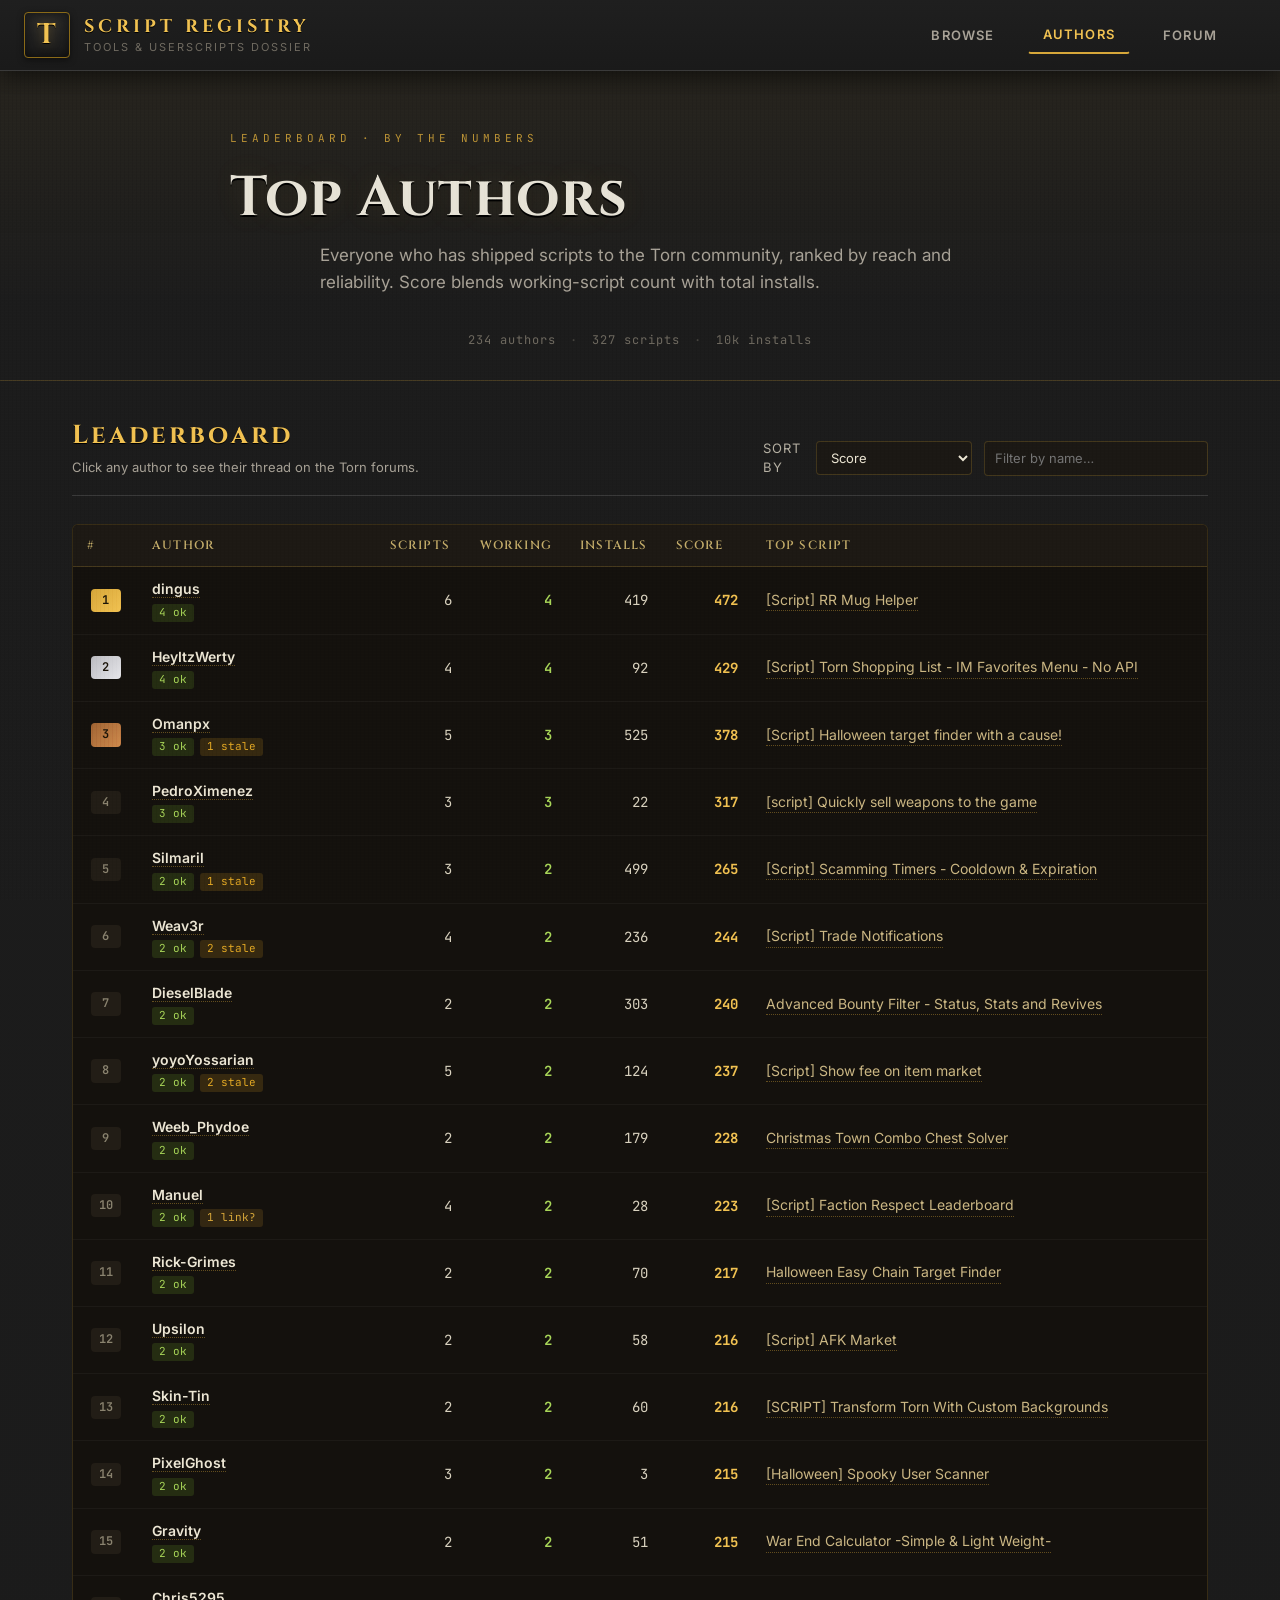
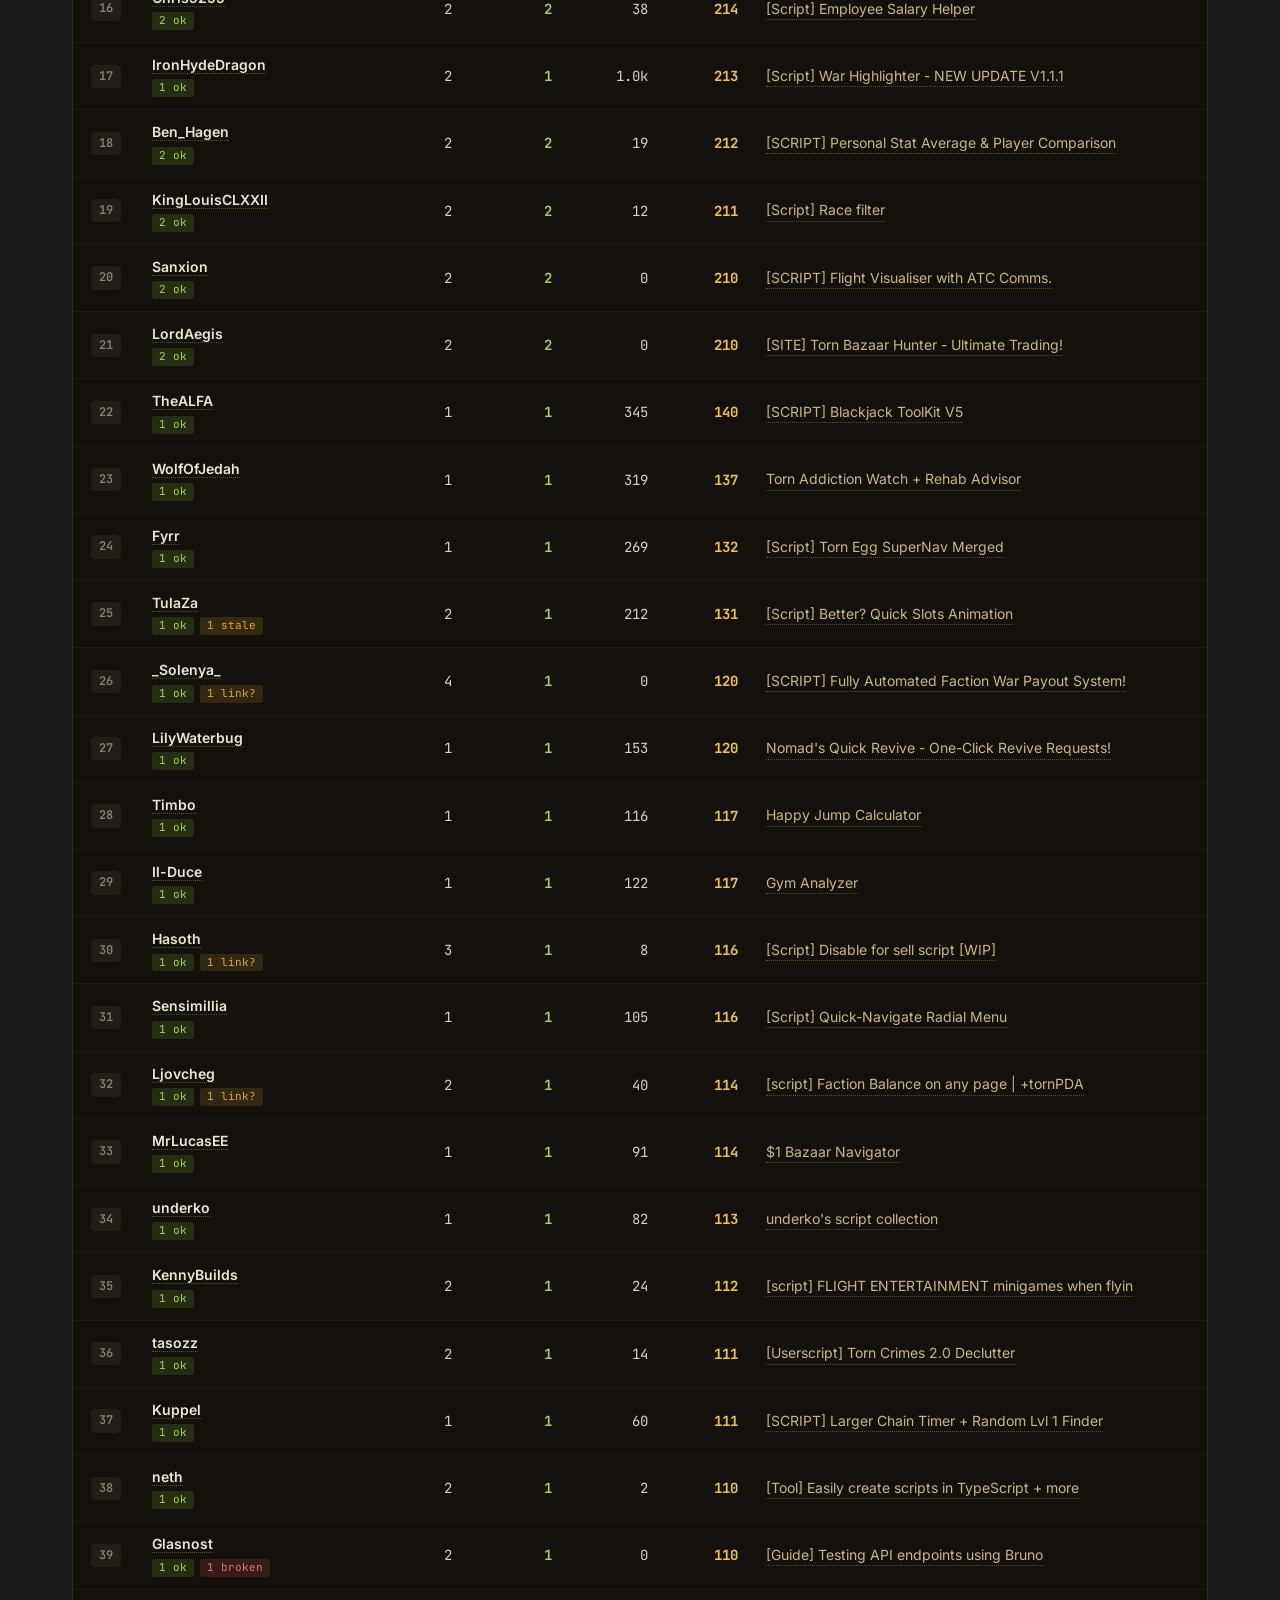
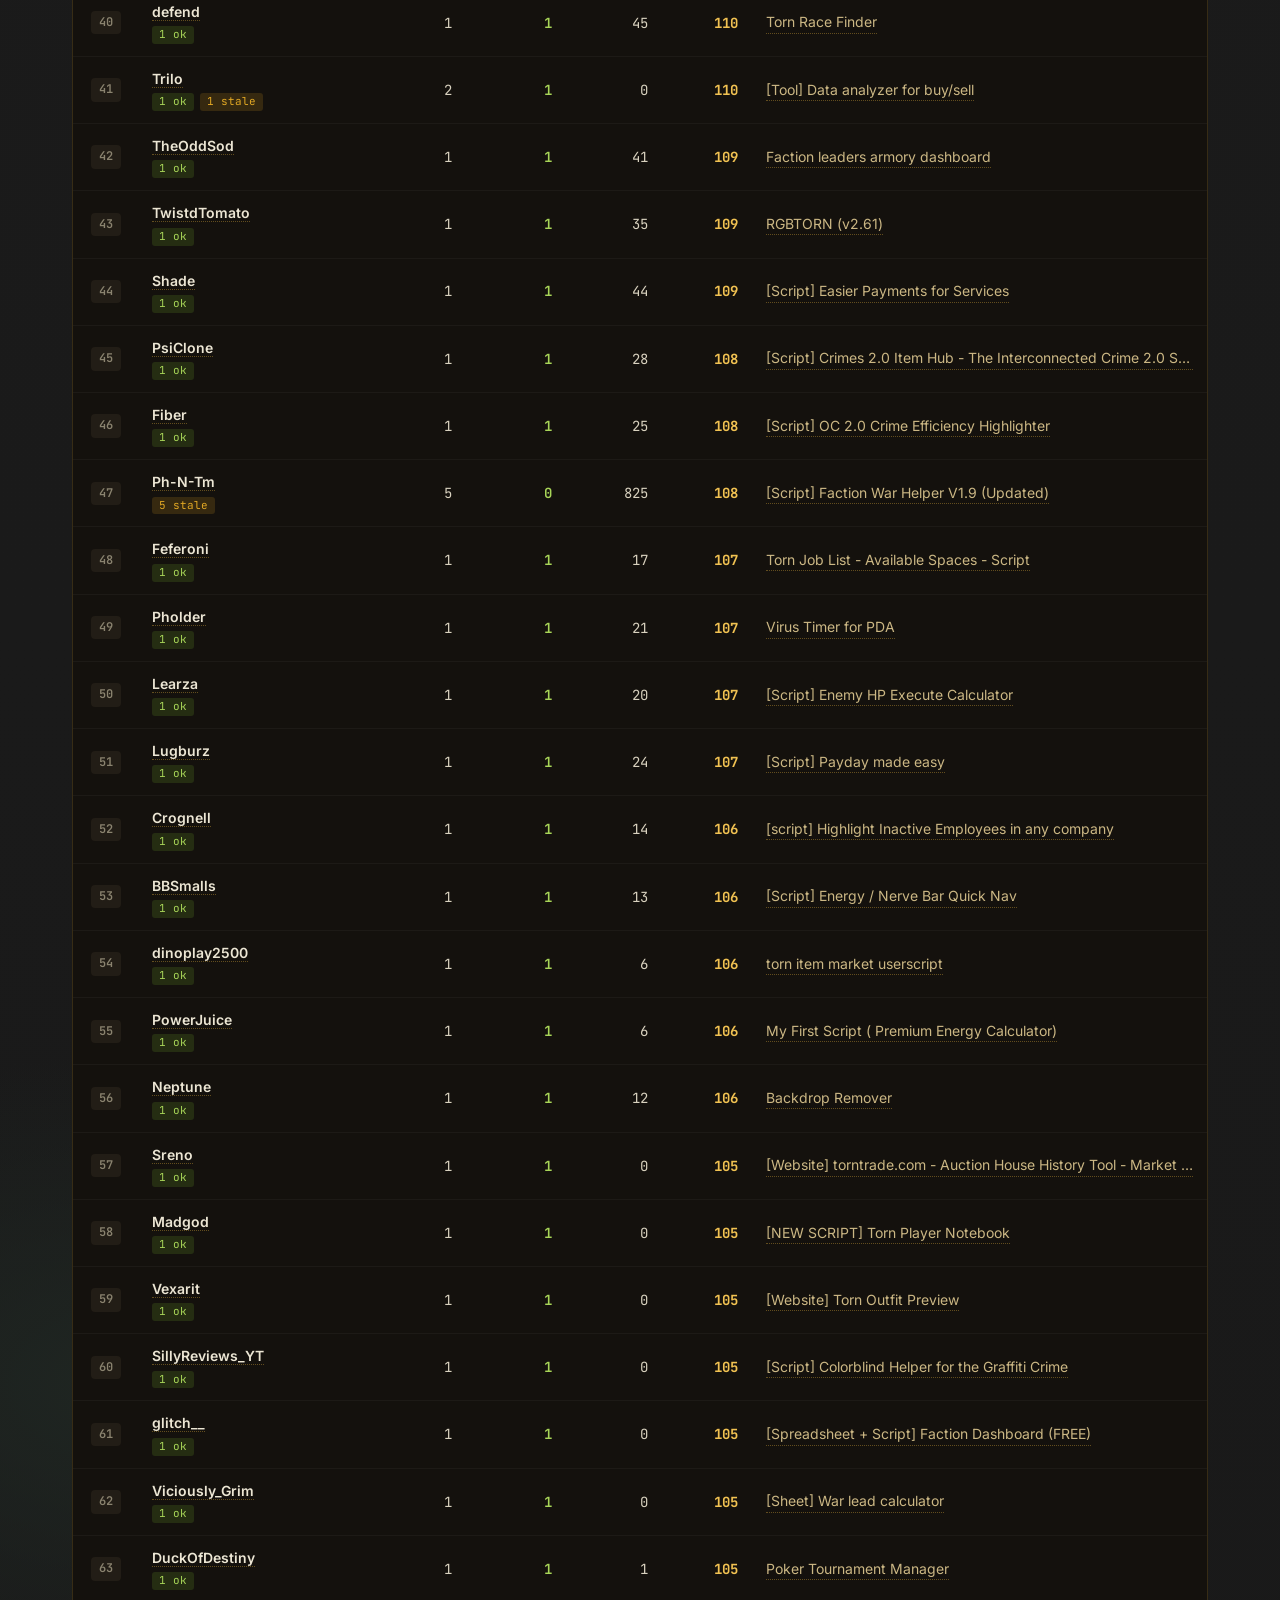
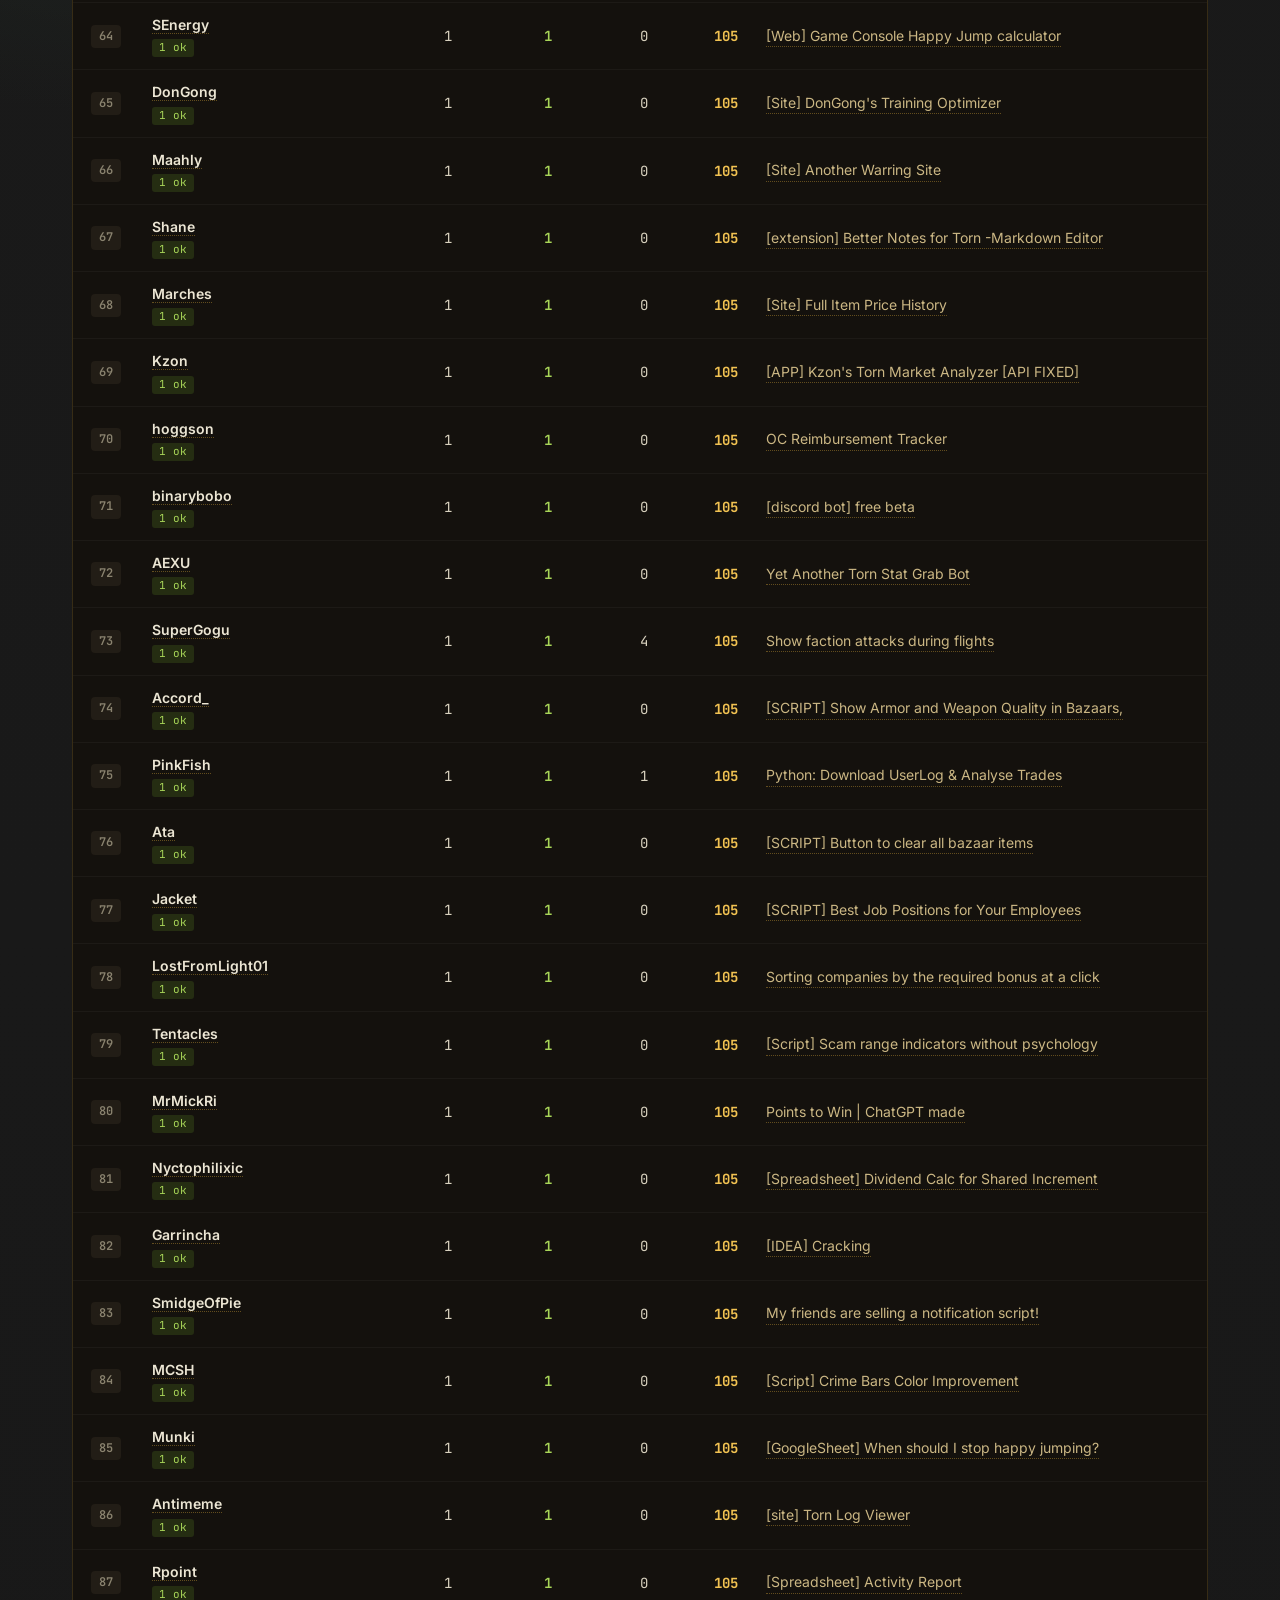
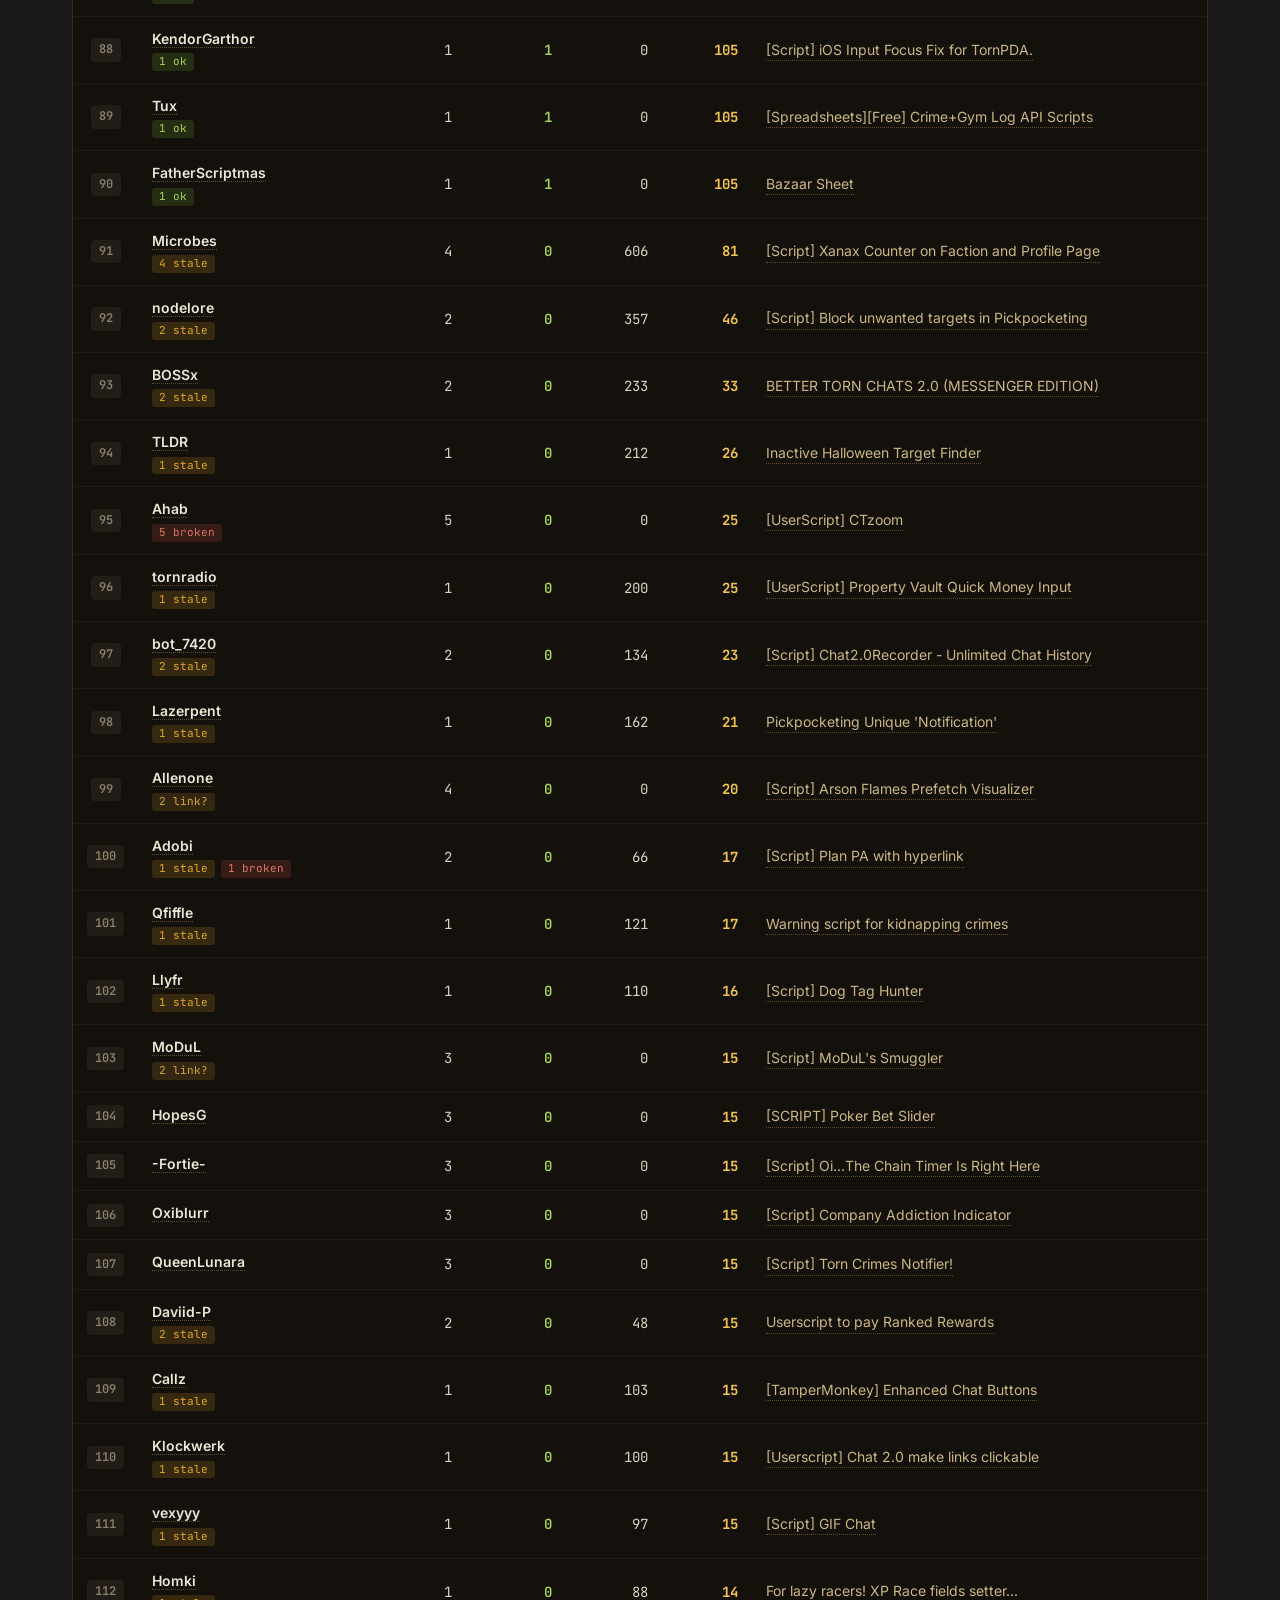
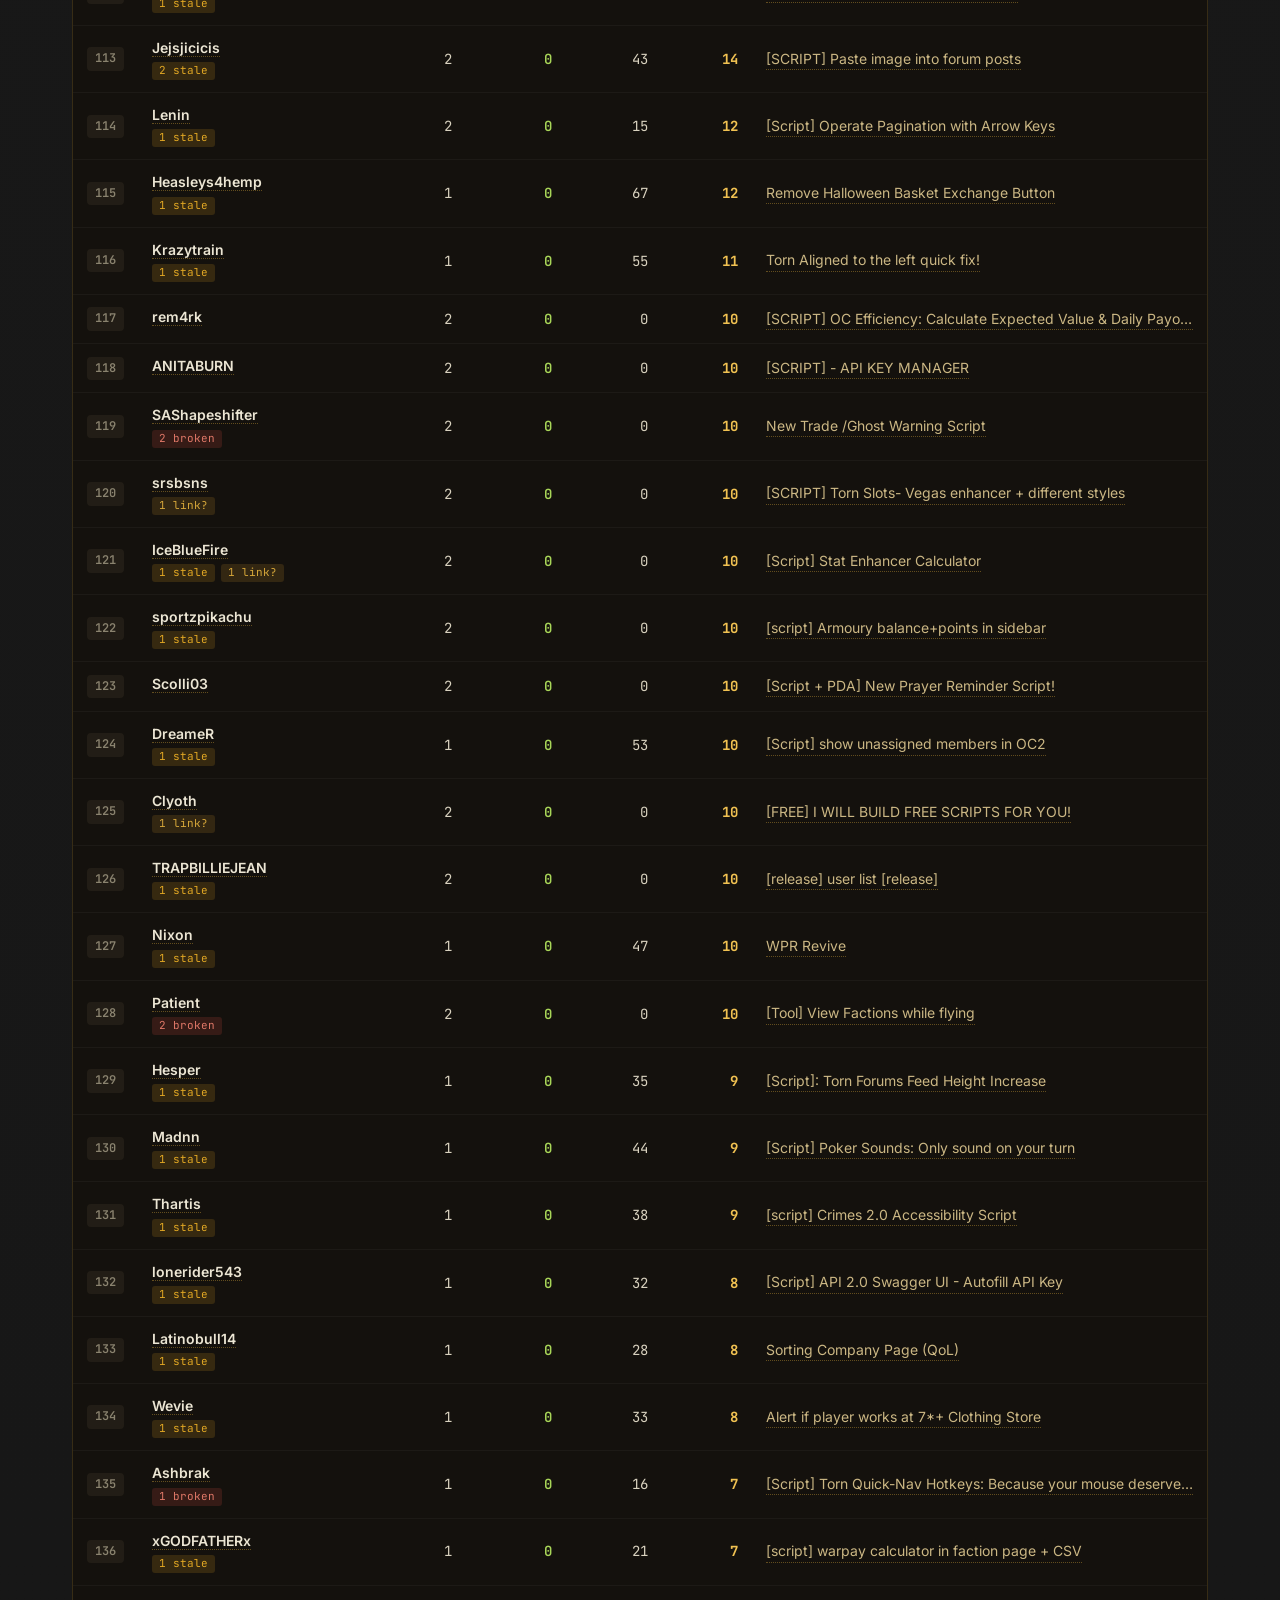
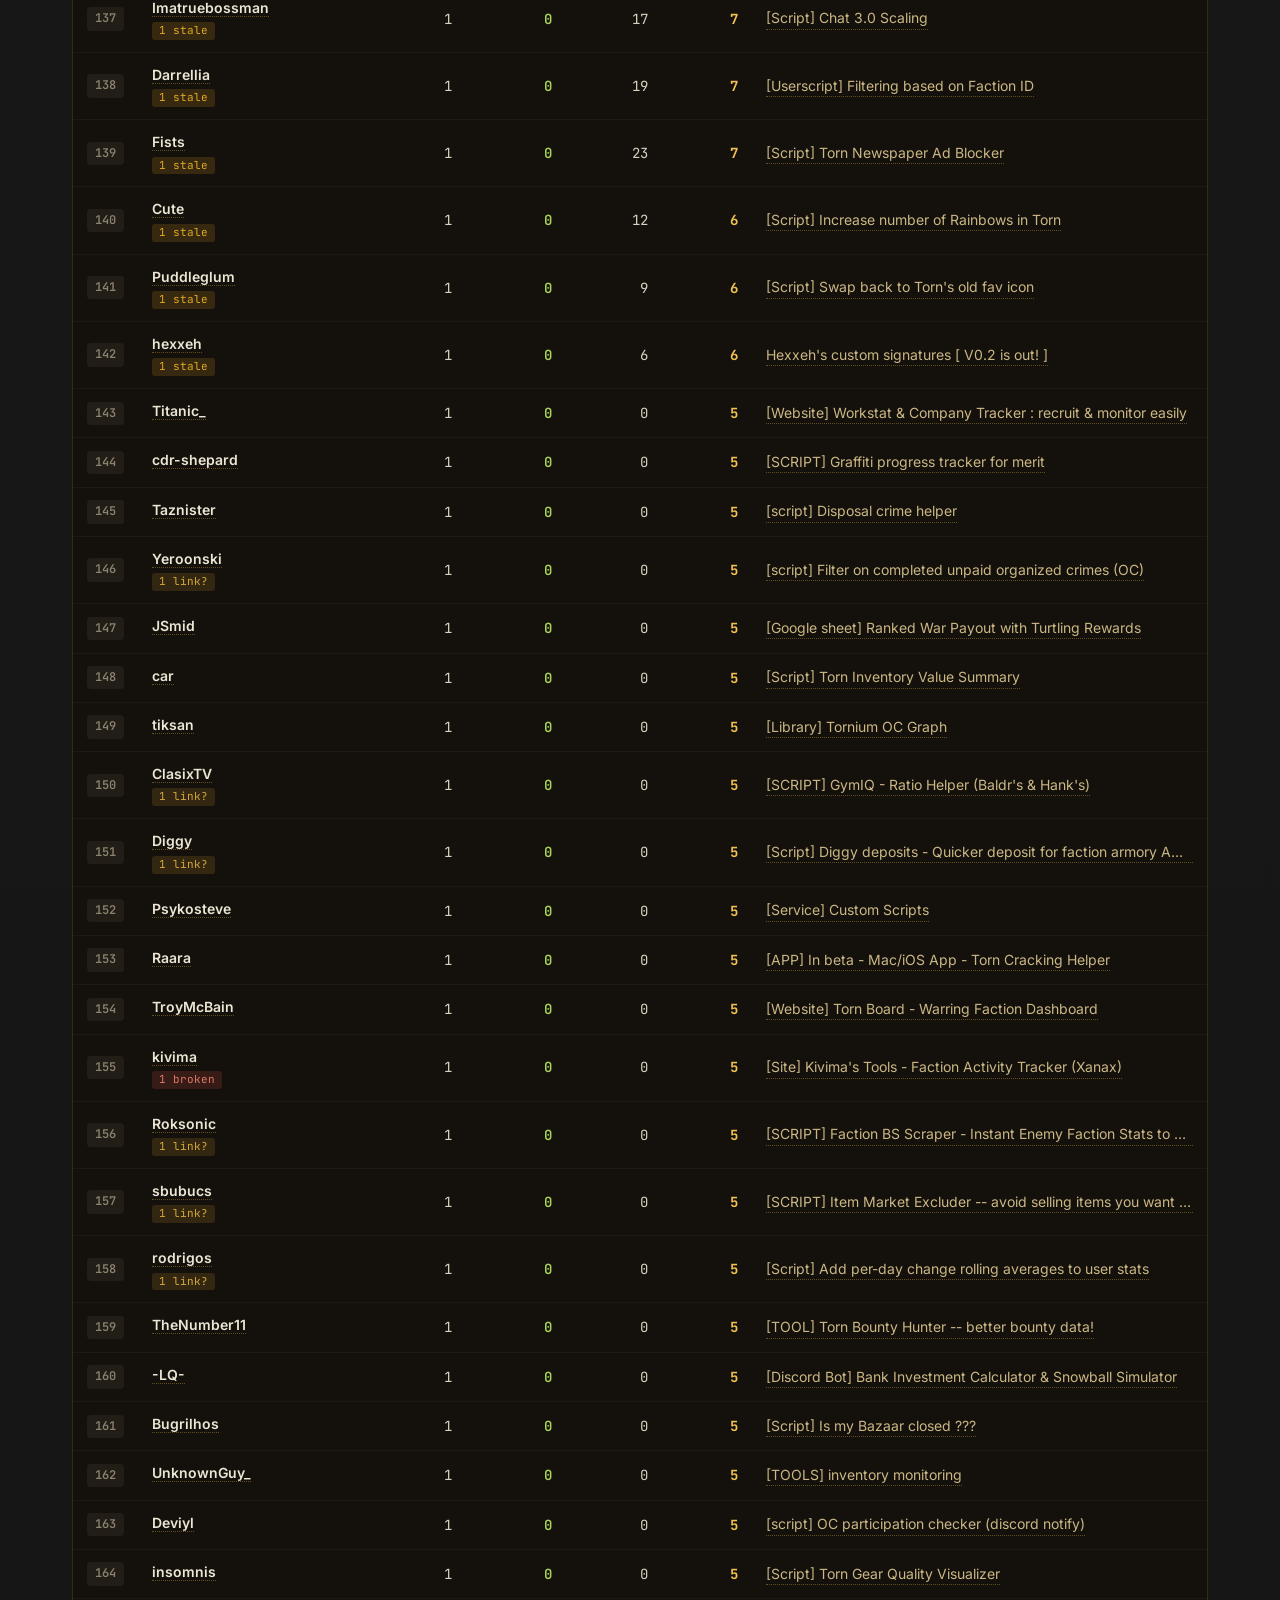
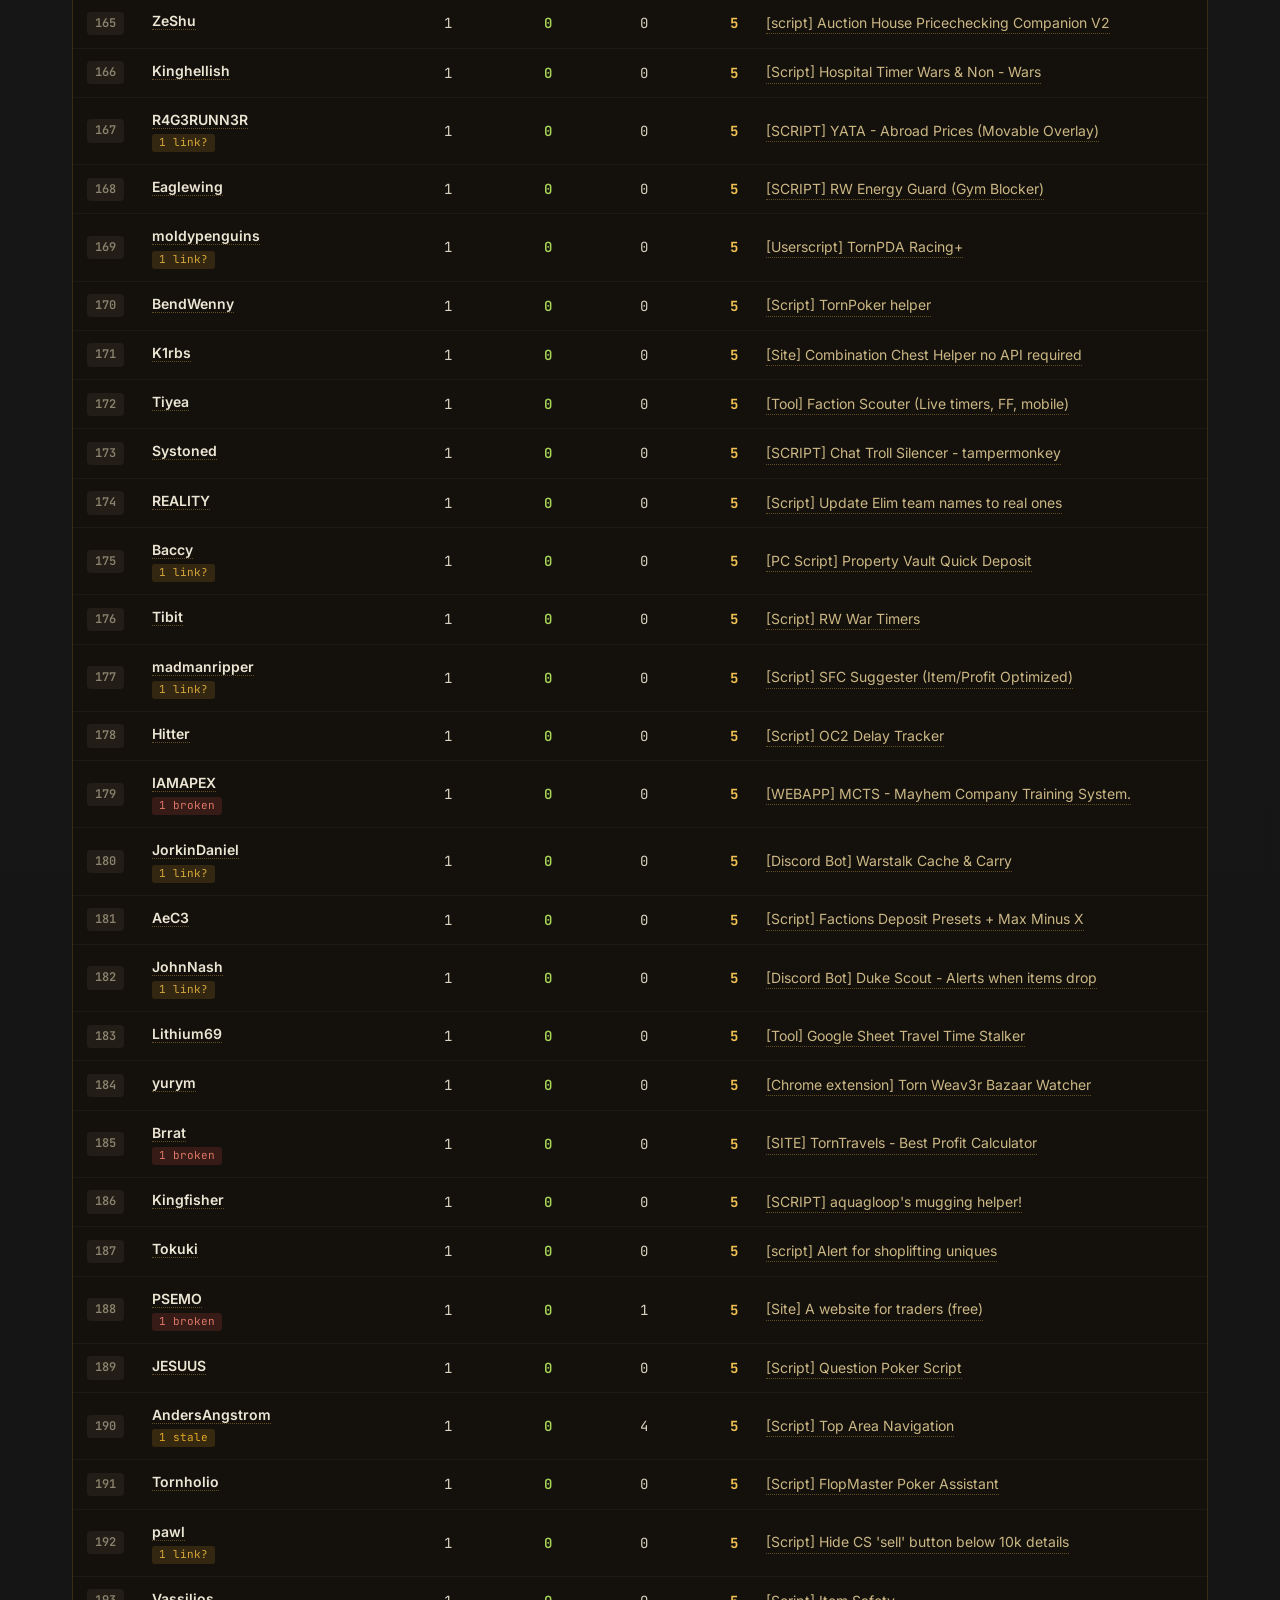
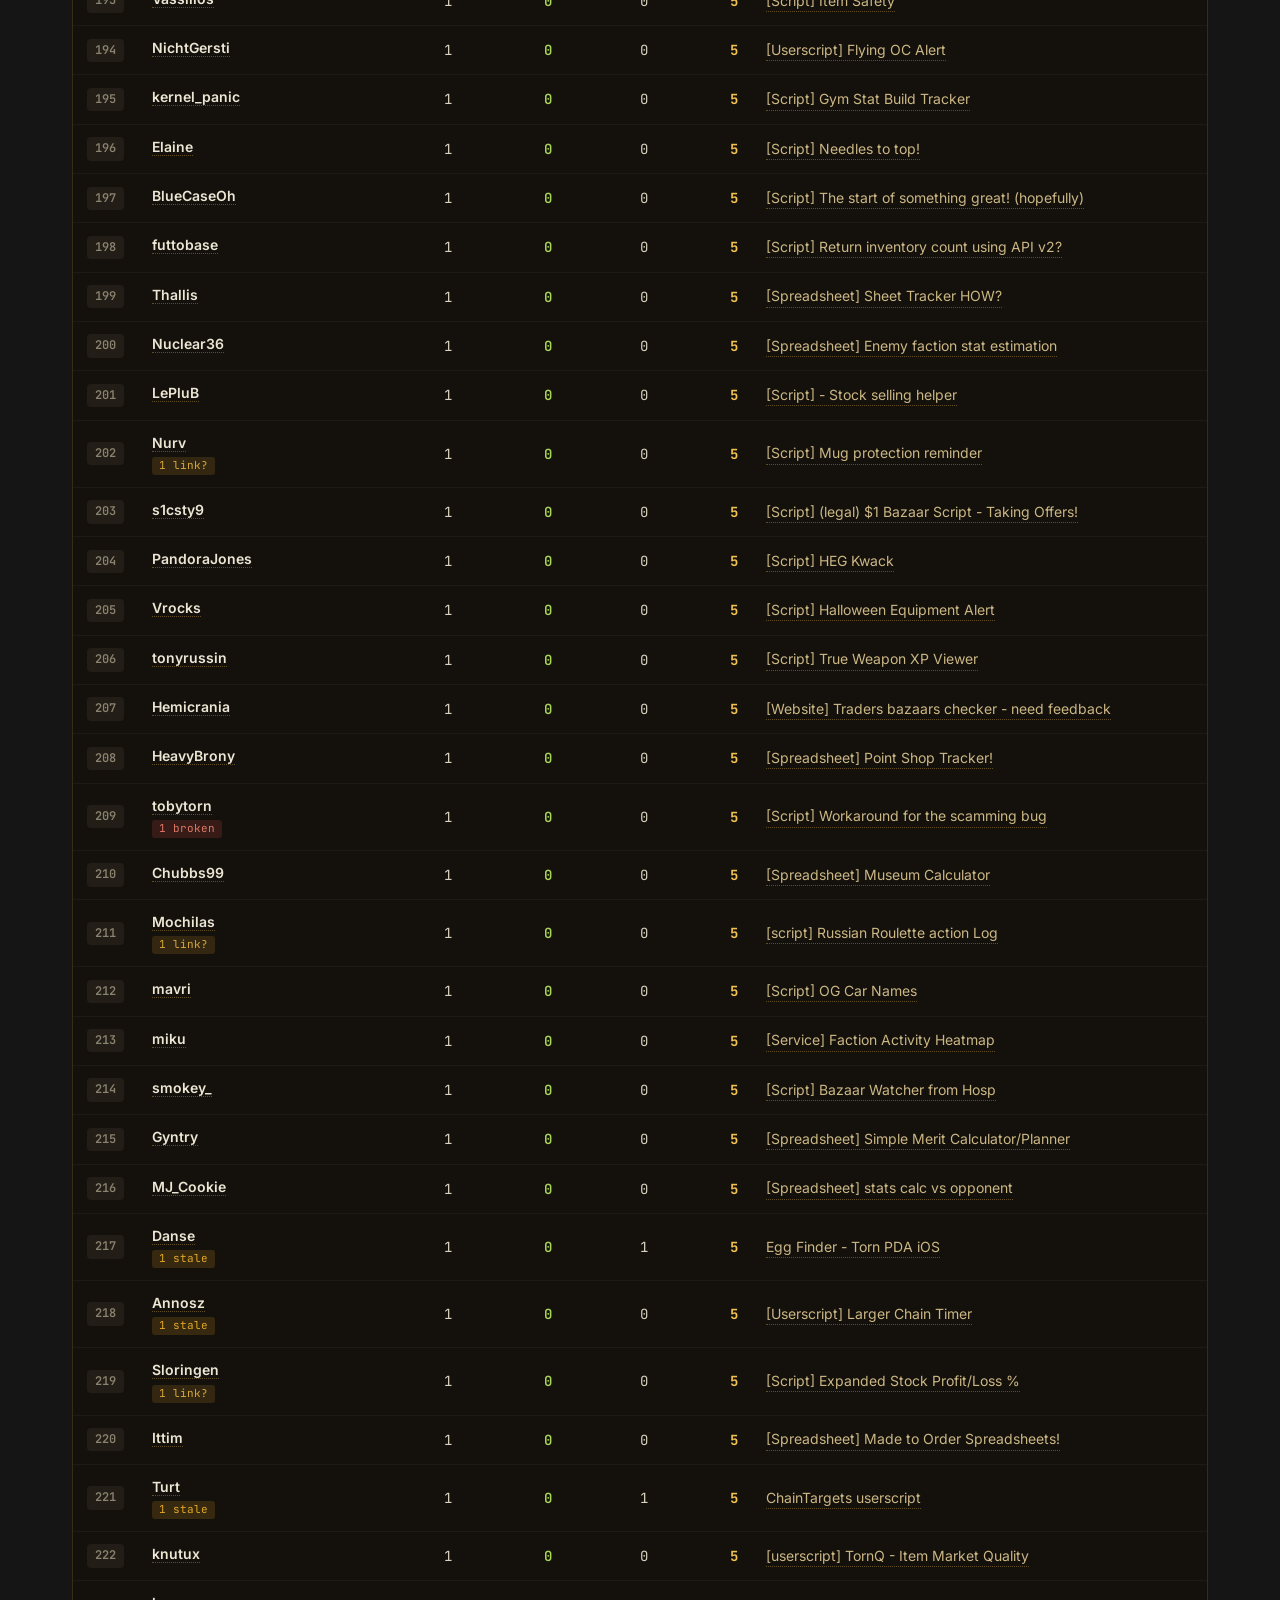
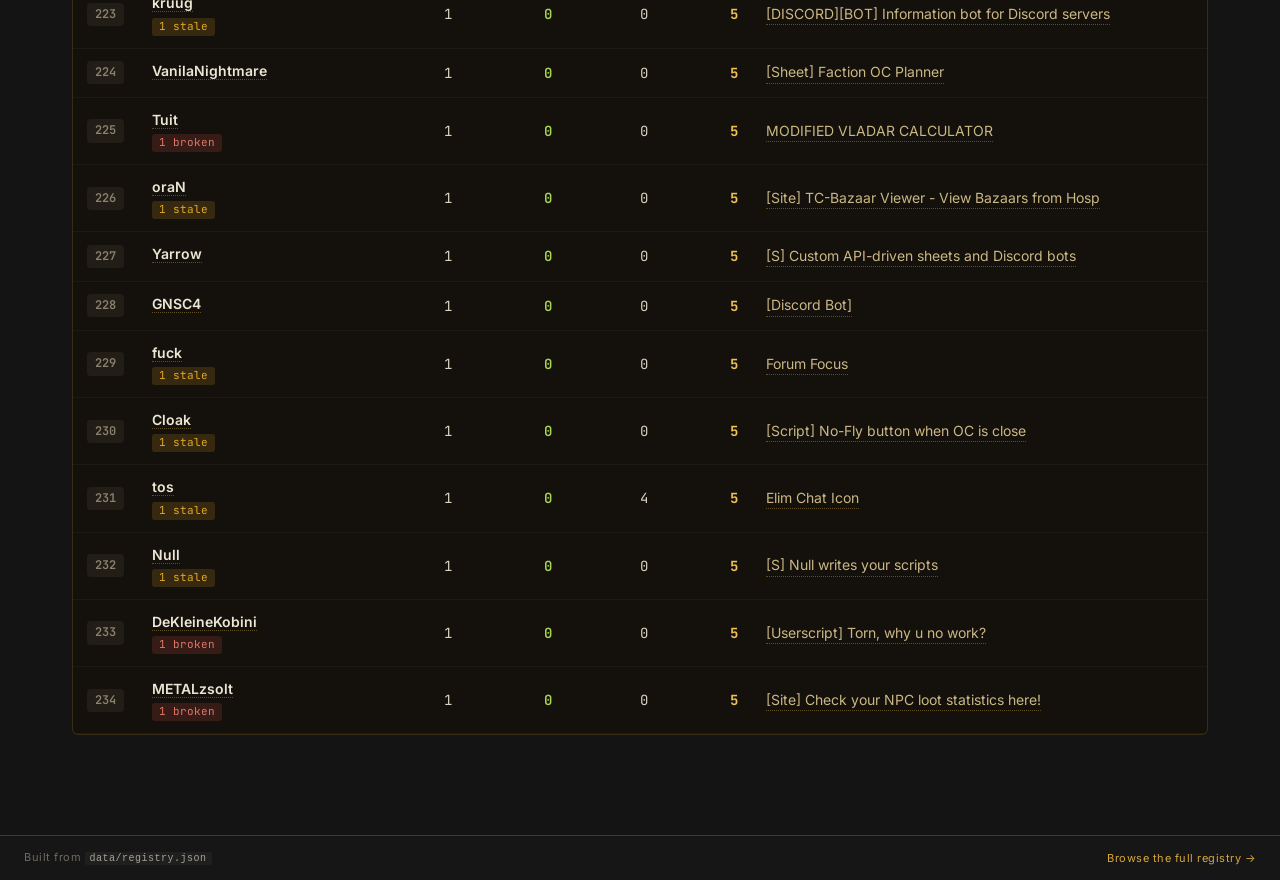
==== web/authors.html @ f15fcb69 "Add Top Authors leaderboard page with sort/filter, link from nav" ====
<!DOCTYPE html>
<html lang="en">
<head>
  <meta charset="UTF-8" />
  <meta name="viewport" content="width=device-width, initial-scale=1.0" />
  <title>Top Authors · Torn Script Registry</title>
  <link rel="preconnect" href="https://fonts.googleapis.com">
  <link rel="preconnect" href="https://fonts.gstatic.com" crossorigin>
  <link href="https://fonts.googleapis.com/css2?family=Cinzel:wght@500;700;900&family=Inter:wght@400;500;600;700&family=JetBrains+Mono:wght@400;600&display=swap" rel="stylesheet">
  <link rel="stylesheet" href="styles.css" />
</head>
<body class="landing authors-page">
  <div class="grunge"></div>

  <header class="topbar landing-topbar">
    <a class="brand brand-link" href="index.html" title="Back to home">
      <span class="brand-mark">T</span>
      <div class="brand-text">
        <h1>SCRIPT&nbsp;REGISTRY</h1>
        <span class="brand-sub">Tools &amp; Userscripts Dossier</span>
      </div>
    </a>
    <nav class="landing-nav">
      <a href="browse.html" class="lnav-link">Browse</a>
      <a href="authors.html" class="lnav-link active">Authors</a>
      <a href="https://www.torn.com/forums.php#/p=forums&f=67" target="_blank" rel="noopener" class="lnav-link">Forum</a>
    </nav>
  </header>

  <section class="authors-hero">
    <div class="hero-inner">
      <div class="hero-eyebrow">LEADERBOARD · BY THE NUMBERS</div>
      <h2 class="hero-headline">Top Authors</h2>
      <p class="hero-tagline">
        Everyone who has shipped scripts to the Torn community, ranked by reach and reliability.
        Score blends working-script count with total installs.
      </p>
      <div class="hero-substats">
        <span id="authCount">— authors</span>
        <span class="hero-sep">·</span>
        <span id="authScripts">— scripts</span>
        <span class="hero-sep">·</span>
        <span id="authInstalls">— installs</span>
      </div>
    </div>
  </section>

  <section class="authors-section">
    <header class="featured-head">
      <div>
        <h2 class="section-title">Leaderboard</h2>
        <p class="section-sub">Click any author to see their thread on the Torn forums.</p>
      </div>
      <div class="authors-controls">
        <label class="auth-sort">
          Sort by
          <select id="sortBy">
            <option value="score" selected>Score</option>
            <option value="working">Working scripts</option>
            <option value="scripts">Total scripts</option>
            <option value="installs">Total installs</option>
            <option value="name">Name (A–Z)</option>
          </select>
        </label>
        <input type="search" id="authQ" placeholder="Filter by name…" autocomplete="off" class="auth-filter" />
      </div>
    </header>

    <div id="authorsTableWrap" class="authors-table-wrap">
      <div class="loading">Loading authors…</div>
    </div>
  </section>

  <footer class="footer landing-footer">
    <span>Built from <code>data/registry.json</code></span>
    <span class="footer-right"><a href="browse.html">Browse the full registry →</a></span>
  </footer>

  <script src="authors.js"></script>
</body>
</html>
---- web/styles.css ----
/* ============================================================
   Torn Script Registry — original visual language, Torn-themed.
   Palette: charcoal panels, antique gold accents, Torn-bar greens.
   ============================================================ */

:root {
  --bg-0: #1a1a1a;
  --bg-1: #232323;
  --bg-2: #2b2b2b;
  --bg-3: #333333;
  --line: #3a3a3a;
  --line-soft: #2f2f2f;

  --ink: #e6e2d6;
  --ink-mute: #a8a297;
  --ink-faint: #6f6a60;

  --gold: #d6a73a;
  --gold-hot: #f1c252;
  --gold-deep: #8a6a18;

  --ok: #7fbe2c;       /* Torn energy green */
  --ok-deep: #4a7d12;
  --stale: #e2a824;
  --stale-deep: #8a6510;
  --broken: #d24a3c;
  --broken-deep: #7d1d15;
  --unknown: #6e6e6e;

  --shadow: 0 6px 22px rgba(0,0,0,0.55);
  --shadow-soft: 0 2px 8px rgba(0,0,0,0.35);

  --font-sans: "Inter", system-ui, -apple-system, "Segoe UI", sans-serif;
  --font-display: "Cinzel", "Trajan Pro", Georgia, serif;
  --font-mono: "JetBrains Mono", Consolas, monospace;
}

* { box-sizing: border-box; }
html, body { margin: 0; padding: 0; }

body {
  font-family: var(--font-sans);
  color: var(--ink);
  background:
    radial-gradient(1200px 700px at 20% -10%, #2c2c2c 0%, transparent 60%),
    radial-gradient(900px 600px at 110% 10%, #262626 0%, transparent 60%),
    linear-gradient(180deg, #1d1d1d 0%, #161616 100%);
  min-height: 100vh;
  font-size: 14px;
  line-height: 1.45;
}

/* Subtle grit overlay */
.grunge {
  position: fixed; inset: 0;
  pointer-events: none;
  z-index: 0;
  background-image:
    repeating-linear-gradient(0deg, rgba(255,255,255,0.012) 0 1px, transparent 1px 3px),
    repeating-linear-gradient(90deg, rgba(0,0,0,0.10) 0 1px, transparent 1px 4px);
  mix-blend-mode: overlay;
  opacity: 0.6;
}

/* ============================================================
   TOP BAR
   ============================================================ */
.topbar {
  position: sticky; top: 0; z-index: 10;
  display: grid;
  grid-template-columns: 320px 1fr auto;
  align-items: center;
  gap: 24px;
  padding: 12px 24px;
  background: linear-gradient(180deg, #1f1f1f 0%, #1a1a1a 100%);
  border-bottom: 1px solid var(--line);
  box-shadow: var(--shadow);
}

.brand { display: flex; align-items: center; gap: 14px; }
.brand-mark {
  width: 46px; height: 46px;
  display: grid; place-items: center;
  background: linear-gradient(180deg, #2a2a2a 0%, #1a1a1a 100%);
  border: 1px solid var(--gold-deep);
  color: var(--gold-hot);
  font-family: var(--font-display);
  font-size: 28px;
  font-weight: 700;
  letter-spacing: 1px;
  border-radius: 4px;
  text-shadow: 0 1px 0 #000, 0 0 12px rgba(214,167,58,0.35);
  box-shadow: inset 0 0 12px rgba(0,0,0,0.6), 0 2px 6px rgba(0,0,0,0.5);
}
.brand-text h1 {
  margin: 0;
  font-family: var(--font-display);
  font-size: 18px;
  letter-spacing: 4px;
  color: var(--gold-hot);
  text-shadow: 0 1px 0 #000;
}
.brand-sub {
  display: block;
  font-size: 11px;
  letter-spacing: 2px;
  text-transform: uppercase;
  color: var(--ink-faint);
}

.topbar-search {
  position: relative;
}
.topbar-search input {
  width: 100%;
  padding: 11px 60px 11px 14px;
  background: #141414;
  border: 1px solid var(--line);
  border-radius: 3px;
  color: var(--ink);
  font: 500 14px var(--font-sans);
  outline: none;
  transition: border-color 0.15s, box-shadow 0.15s;
}
.topbar-search input:focus {
  border-color: var(--gold);
  box-shadow: 0 0 0 3px rgba(214,167,58,0.12);
}
.topbar-search input::placeholder { color: var(--ink-faint); }
.topbar-hint {
  position: absolute; right: 10px; top: 50%; transform: translateY(-50%);
  font-family: var(--font-mono); font-size: 11px; color: var(--ink-faint);
  background: #1f1f1f; padding: 2px 6px; border: 1px solid var(--line); border-radius: 3px;
}

.topbar-stats { display: flex; gap: 10px; }
.rollup {
  display: flex; align-items: center; gap: 8px;
  padding: 8px 12px;
  background: #1a1a1a;
  border: 1px solid var(--line);
  border-radius: 3px;
  min-width: 88px;
}
.rollup i {
  width: 8px; height: 8px; border-radius: 50%;
  box-shadow: 0 0 8px currentColor;
}
.rollup b { font-size: 16px; font-weight: 700; color: var(--ink); font-variant-numeric: tabular-nums; }
.rollup em { font-style: normal; font-size: 10px; letter-spacing: 1.5px; text-transform: uppercase; color: var(--ink-mute); }
.rollup.ok i      { background: var(--ok);      color: var(--ok); }
.rollup.stale i   { background: var(--stale);   color: var(--stale); }
.rollup.broken i  { background: var(--broken);  color: var(--broken); }
.rollup.unknown i { background: var(--unknown); color: var(--unknown); }

/* ============================================================
   LAYOUT
   ============================================================ */
.layout {
  position: relative; z-index: 1;
  display: grid;
  grid-template-columns: 280px 1fr;
  gap: 20px;
  padding: 20px;
  max-width: 1700px;
  margin: 0 auto;
}

.sidebar { display: flex; flex-direction: column; gap: 14px; position: sticky; top: 80px; align-self: start; max-height: calc(100vh - 100px); overflow-y: auto; padding-right: 4px; }
.sidebar::-webkit-scrollbar { width: 6px; }
.sidebar::-webkit-scrollbar-thumb { background: var(--line); border-radius: 3px; }

.panel {
  background: linear-gradient(180deg, #232323 0%, #1d1d1d 100%);
  border: 1px solid var(--line);
  border-radius: 4px;
  overflow: hidden;
  box-shadow: var(--shadow-soft);
}
.panel-h {
  padding: 8px 12px;
  background: linear-gradient(180deg, #2d2d2d 0%, #232323 100%);
  border-bottom: 1px solid var(--line);
  font-family: var(--font-display);
  font-size: 11px;
  letter-spacing: 3px;
  text-transform: uppercase;
  color: var(--gold);
  text-shadow: 0 1px 0 #000;
}
.panel-b { padding: 10px 12px; }

/* Chips */
.chips { display: flex; flex-wrap: wrap; gap: 5px; }
.chip {
  display: inline-flex; align-items: center; gap: 6px;
  padding: 5px 10px;
  background: #1c1c1c;
  border: 1px solid var(--line);
  border-radius: 999px;
  font-size: 12px;
  color: var(--ink-mute);
  cursor: pointer;
  transition: all 0.12s;
  user-select: none;
}
.chip:hover { color: var(--ink); border-color: var(--ink-faint); }
.chip.active {
  background: linear-gradient(180deg, #3a2e0e 0%, #2a2106 100%);
  border-color: var(--gold);
  color: var(--gold-hot);
  text-shadow: 0 1px 0 #000;
}
.chip .cnt {
  font-family: var(--font-mono);
  font-size: 10px;
  color: var(--ink-faint);
  background: #111;
  padding: 1px 5px;
  border-radius: 999px;
}
.chip.active .cnt { color: var(--gold); background: #1c1408; }

/* Status rows (vertical, like Torn stat bars) */
.statusrow {
  display: flex; align-items: center; gap: 10px;
  padding: 6px 4px;
  cursor: pointer;
  border-radius: 3px;
  transition: background 0.12s;
}
.statusrow:hover { background: #1c1c1c; }
.statusrow.active { background: #1c1408; }
.statusrow .sw { width: 10px; height: 10px; border-radius: 2px; flex-shrink: 0; }
.statusrow .lbl { flex: 1; font-size: 12px; letter-spacing: 1px; text-transform: uppercase; color: var(--ink-mute); }
.statusrow.active .lbl { color: var(--gold-hot); }
.statusrow .cnt { font-family: var(--font-mono); font-size: 11px; color: var(--ink-faint); }

select, .btn-flat {
  width: 100%;
  background: #161616;
  color: var(--ink);
  border: 1px solid var(--line);
  border-radius: 3px;
  padding: 8px 10px;
  font: 500 13px var(--font-sans);
  cursor: pointer;
  transition: border-color 0.12s;
}
select:hover, .btn-flat:hover { border-color: var(--gold-deep); }
.btn-flat {
  text-transform: uppercase;
  letter-spacing: 2px;
  font-size: 11px;
  color: var(--ink-mute);
}
.btn-flat:hover { color: var(--gold-hot); }

/* ============================================================
   MAIN — grid of dossier cards
   ============================================================ */
.main { display: flex; flex-direction: column; gap: 14px; min-width: 0; }

.resultsbar {
  display: flex; align-items: baseline; justify-content: space-between;
  padding: 8px 4px;
  border-bottom: 1px solid var(--line-soft);
}
.result-count {
  font-family: var(--font-display);
  font-size: 16px;
  letter-spacing: 2px;
  color: var(--gold);
  text-transform: uppercase;
}
.result-meta { font-size: 11px; color: var(--ink-faint); letter-spacing: 1px; text-transform: uppercase; }

.grid {
  display: grid;
  grid-template-columns: repeat(auto-fill, minmax(380px, 1fr));
  gap: 14px;
}
.loading { padding: 40px; text-align: center; color: var(--ink-faint); grid-column: 1 / -1; }

/* CARD */
.card {
  position: relative;
  background: linear-gradient(180deg, #262626 0%, #1d1d1d 100%);
  border: 1px solid var(--line);
  border-radius: 4px;
  padding: 0;
  display: flex; flex-direction: column;
  overflow: hidden;
  transition: transform 0.15s, border-color 0.15s, box-shadow 0.15s;
  box-shadow: var(--shadow-soft);
}
.card:hover {
  transform: translateY(-2px);
  border-color: var(--gold-deep);
  box-shadow: 0 8px 24px rgba(0,0,0,0.55), 0 0 0 1px rgba(214,167,58,0.15);
}

/* Left status rail (mimics Torn bar) */
.card::before {
  content: "";
  position: absolute; left: 0; top: 0; bottom: 0;
  width: 3px;
  background: var(--unknown);
  box-shadow: 0 0 8px currentColor;
}
.card.s-ok::before         { background: var(--ok); }
.card.s-stale::before      { background: var(--stale); }
.card.s-broken::before     { background: var(--broken); }
.card.s-unknown::before    { background: var(--unknown); }
.card.s-url-likely::before { background: #c08a2a; }
.card.s-no-url::before     { background: var(--unknown); opacity: 0.4; }

.card-head {
  display: flex; align-items: flex-start; justify-content: space-between; gap: 10px;
  padding: 12px 14px 8px 16px;
  border-bottom: 1px solid var(--line-soft);
}
.card-title {
  font-family: var(--font-sans);
  font-size: 14px;
  font-weight: 600;
  color: var(--ink);
  letter-spacing: 0.2px;
  line-height: 1.35;
  margin: 0;
  flex: 1;
}
.card-title a { color: inherit; text-decoration: none; }
.card-title a:hover { color: var(--gold-hot); }

.badge {
  flex-shrink: 0;
  font-family: var(--font-mono);
  font-size: 9.5px;
  font-weight: 600;
  text-transform: uppercase;
  letter-spacing: 1.5px;
  padding: 4px 7px;
  border-radius: 2px;
  border: 1px solid currentColor;
  background: rgba(0,0,0,0.4);
}
.badge.ok         { color: var(--ok); }
.badge.stale      { color: var(--stale); }
.badge.broken     { color: var(--broken); }
.badge.unknown    { color: var(--unknown); }
.badge.url-likely { color: #c08a2a; }
.badge.no-url     { color: var(--unknown); opacity: 0.6; }

.card-meta {
  display: flex; flex-wrap: wrap; gap: 4px 12px;
  padding: 6px 14px 8px 16px;
  font-size: 11px;
  color: var(--ink-mute);
  border-bottom: 1px solid var(--line-soft);
}
.card-meta b { color: var(--ink); font-weight: 600; }
.card-meta .sep { color: var(--ink-faint); }
.author-link { color: var(--ink); text-decoration: none; border-bottom: 1px dotted var(--ink-faint); }
.author-link:hover { color: var(--gold-hot); border-bottom-color: var(--gold-hot); }

.card-tags { display: flex; flex-wrap: wrap; gap: 4px; padding: 8px 14px 8px 16px; }
.tag {
  display: inline-block;
  padding: 2px 7px;
  background: #1a1a1a;
  border: 1px solid var(--line);
  border-radius: 2px;
  font-size: 10px;
  font-weight: 600;
  text-transform: uppercase;
  letter-spacing: 1.2px;
  color: var(--ink-mute);
}
.tag.primary { color: var(--gold-hot); border-color: var(--gold-deep); background: #2a200a; }

/* Stat strip (Torn-style horizontal mini-bars) */
.stats {
  display: grid;
  grid-template-columns: repeat(3, 1fr);
  gap: 1px;
  background: var(--line-soft);
  border-top: 1px solid var(--line-soft);
}
.stat {
  background: #1a1a1a;
  padding: 8px 12px 7px 12px;
}
.stat .k { display: block; font-size: 9px; letter-spacing: 1.5px; text-transform: uppercase; color: var(--ink-faint); }
.stat .v { display: block; font-family: var(--font-mono); font-size: 13px; font-weight: 600; color: var(--ink); margin-top: 2px; }
.stat .v.dim { color: var(--ink-mute); }

/* Bar (rating / installs visual) */
.bar {
  position: relative;
  height: 4px;
  background: #111;
  border-radius: 2px;
  margin-top: 6px;
  overflow: hidden;
}
.bar > span {
  position: absolute; left: 0; top: 0; bottom: 0;
  background: linear-gradient(90deg, var(--ok-deep) 0%, var(--ok) 100%);
  box-shadow: 0 0 6px var(--ok);
}

/* Card actions */
.card-actions {
  display: flex; gap: 1px;
  background: var(--line-soft);
  border-top: 1px solid var(--line-soft);
  margin-top: auto;
}
.act {
  flex: 1;
  display: flex; align-items: center; justify-content: center; gap: 6px;
  padding: 9px 6px;
  background: linear-gradient(180deg, #242424 0%, #1c1c1c 100%);
  color: var(--ink-mute);
  text-decoration: none;
  font-size: 11px;
  font-weight: 600;
  letter-spacing: 1.5px;
  text-transform: uppercase;
  transition: all 0.12s;
  border: none;
  cursor: pointer;
  font-family: var(--font-sans);
}
.act:hover { background: #2a2a2a; color: var(--gold-hot); }
.act.primary { color: var(--gold); }
.act.primary:hover { background: linear-gradient(180deg, #3a2e0e 0%, #2a2106 100%); color: var(--gold-hot); }
.act:disabled, .act.disabled { color: var(--ink-faint); cursor: not-allowed; }

/* Detail drawer (expand) */
.card.open .card-detail { display: block; }
.card-detail {
  display: none;
  padding: 10px 14px 12px 16px;
  border-top: 1px solid var(--line-soft);
  background: #181818;
  font-size: 12px;
  color: var(--ink-mute);
}
.card-detail dl { display: grid; grid-template-columns: 110px 1fr; gap: 4px 10px; margin: 0; }
.card-detail dt { color: var(--ink-faint); font-size: 10px; text-transform: uppercase; letter-spacing: 1.2px; align-self: center; }
.card-detail dd { margin: 0; color: var(--ink); font-family: var(--font-mono); font-size: 11px; word-break: break-all; }
.card-detail dd a { color: var(--gold-hot); text-decoration: none; }
.card-detail dd a:hover { text-decoration: underline; }

/* Pager */
.pager {
  display: flex; justify-content: center; align-items: center; gap: 8px;
  padding: 14px;
  font-family: var(--font-mono);
  font-size: 12px;
  color: var(--ink-mute);
}
.pager button {
  background: #1a1a1a;
  border: 1px solid var(--line);
  color: var(--ink-mute);
  padding: 6px 12px;
  border-radius: 3px;
  cursor: pointer;
  font: 600 11px var(--font-mono);
  text-transform: uppercase;
  letter-spacing: 1.5px;
}
.pager button:hover:not(:disabled) { border-color: var(--gold-deep); color: var(--gold-hot); }
.pager button:disabled { opacity: 0.3; cursor: not-allowed; }

/* ============================================================
   FOOTER
   ============================================================ */
.footer {
  position: relative; z-index: 1;
  display: flex; justify-content: space-between; align-items: center;
  padding: 14px 24px;
  border-top: 1px solid var(--line);
  font-size: 11px;
  color: var(--ink-faint);
  letter-spacing: 0.5px;
  background: #161616;
}
.footer code { background: #1f1f1f; padding: 1px 5px; border-radius: 2px; color: var(--ink-mute); font-size: 10px; }
.footer b { color: var(--ink); font-family: var(--font-mono); }

/* ============================================================
   Responsive
   ============================================================ */
@media (max-width: 1100px) {
  .layout { grid-template-columns: 1fr; }
  .sidebar { position: relative; top: 0; max-height: none; }
  .topbar { grid-template-columns: 1fr; gap: 12px; }
  .topbar-stats { justify-content: flex-start; flex-wrap: wrap; }
}
@media (max-width: 600px) {
  .grid { grid-template-columns: 1fr; }
}

/* ============================================================
   LANDING PAGE
   ============================================================ */
body.landing {
  background:
    radial-gradient(1400px 800px at 50% -10%, #2e2a1f 0%, transparent 55%),
    radial-gradient(900px 600px at 10% 30%, #1f2622 0%, transparent 55%),
    linear-gradient(180deg, #1c1c1c 0%, #141414 100%);
}

.landing-topbar { grid-template-columns: auto 1fr auto; }
.landing-nav { display: flex; gap: 18px; align-items: center; justify-content: flex-end; }
.lnav-link {
  color: var(--ink-mute);
  text-decoration: none;
  font-size: 13px;
  font-weight: 600;
  letter-spacing: 1.2px;
  text-transform: uppercase;
  padding: 8px 14px;
  border: 1px solid transparent;
  border-radius: 3px;
  transition: all 0.18s ease;
}
.lnav-link:hover {
  color: var(--gold-hot);
  border-color: var(--gold-deep);
  background: rgba(214, 167, 58, 0.06);
}

.brand-link {
  text-decoration: none;
  color: inherit;
  display: flex;
  align-items: center;
  gap: 14px;
}

/* Hero */
.hero {
  position: relative;
  z-index: 1;
  max-width: 1180px;
  margin: 0 auto;
  padding: 80px 32px 60px;
  text-align: center;
}
.hero-inner { max-width: 820px; margin: 0 auto; }
.hero-eyebrow {
  font-family: var(--font-mono);
  font-size: 11px;
  letter-spacing: 4px;
  color: var(--gold);
  margin-bottom: 22px;
  opacity: 0.85;
}
.hero-headline {
  font-family: var(--font-display);
  font-size: clamp(36px, 6vw, 64px);
  font-weight: 700;
  line-height: 1.05;
  margin: 0 0 22px;
  color: var(--ink);
  letter-spacing: 1px;
  text-shadow: 0 2px 0 #000, 0 0 30px rgba(214, 167, 58, 0.12);
}
.hero-tagline {
  font-size: 17px;
  line-height: 1.6;
  color: var(--ink-mute);
  max-width: 640px;
  margin: 0 auto 36px;
}
.hero-cta {
  display: flex;
  gap: 14px;
  justify-content: center;
  flex-wrap: wrap;
  margin-bottom: 28px;
}
.hero-btn {
  display: inline-flex;
  align-items: center;
  gap: 8px;
  padding: 14px 26px;
  border-radius: 3px;
  text-decoration: none;
  font-size: 14px;
  font-weight: 700;
  letter-spacing: 1.5px;
  text-transform: uppercase;
  transition: all 0.18s ease;
  border: 1px solid transparent;
}
.hero-btn.primary {
  background: linear-gradient(180deg, var(--gold-hot) 0%, var(--gold) 100%);
  color: #1a1300;
  border-color: var(--gold-deep);
  box-shadow: 0 4px 16px rgba(214, 167, 58, 0.25), inset 0 1px 0 rgba(255,255,255,0.25);
}
.hero-btn.primary:hover {
  transform: translateY(-1px);
  box-shadow: 0 6px 22px rgba(214, 167, 58, 0.4), inset 0 1px 0 rgba(255,255,255,0.3);
}
.hero-btn.ghost {
  color: var(--ink);
  border-color: var(--line);
  background: rgba(0,0,0,0.25);
}
.hero-btn.ghost:hover {
  border-color: var(--gold-deep);
  color: var(--gold-hot);
}
.hero-substats {
  font-family: var(--font-mono);
  font-size: 12px;
  color: var(--ink-faint);
  letter-spacing: 1px;
  display: flex;
  gap: 14px;
  justify-content: center;
  flex-wrap: wrap;
}
.hero-sep { opacity: 0.5; }

.hero-stats {
  margin: 56px auto 0;
  max-width: 760px;
  display: grid;
  grid-template-columns: repeat(4, 1fr);
  gap: 14px;
}
.hstat {
  background: linear-gradient(180deg, #232323 0%, #1a1a1a 100%);
  border: 1px solid var(--line);
  border-top: 1px solid var(--gold-deep);
  border-radius: 3px;
  padding: 18px 12px;
  text-align: center;
  box-shadow: var(--shadow-soft);
}
.hstat-v {
  display: block;
  font-family: var(--font-display);
  font-size: 28px;
  font-weight: 700;
  color: var(--gold-hot);
  text-shadow: 0 1px 0 #000;
}
.hstat-k {
  display: block;
  margin-top: 4px;
  font-size: 11px;
  letter-spacing: 2px;
  text-transform: uppercase;
  color: var(--ink-faint);
}

/* Featured */
.featured-section {
  position: relative;
  z-index: 1;
  max-width: 1180px;
  margin: 30px auto 0;
  padding: 40px 32px 80px;
}
.featured-head {
  display: flex;
  align-items: flex-end;
  justify-content: space-between;
  gap: 16px;
  margin-bottom: 28px;
  padding-bottom: 18px;
  border-bottom: 1px solid var(--line);
}
.section-title {
  font-family: var(--font-display);
  font-size: 26px;
  letter-spacing: 3px;
  margin: 0 0 4px;
  color: var(--gold-hot);
  text-shadow: 0 1px 0 #000;
}
.section-sub {
  margin: 0;
  color: var(--ink-mute);
  font-size: 13px;
}
.featured-allbtn {
  color: var(--ink-mute);
  text-decoration: none;
  font-size: 12px;
  font-weight: 600;
  letter-spacing: 1.5px;
  text-transform: uppercase;
  padding: 8px 14px;
  border: 1px solid var(--line);
  border-radius: 3px;
  transition: all 0.15s ease;
  white-space: nowrap;
}
.featured-allbtn:hover {
  color: var(--gold-hot);
  border-color: var(--gold-deep);
}

.featured-grid {
  display: grid;
  grid-template-columns: repeat(auto-fill, minmax(290px, 1fr));
  gap: 18px;
}
.featured-empty {
  grid-column: 1 / -1;
  padding: 50px 20px;
  text-align: center;
  background: rgba(0,0,0,0.2);
  border: 1px dashed var(--line);
  border-radius: 4px;
}
.featured-empty p { margin: 6px 0; }
.featured-empty .muted { color: var(--ink-faint); font-size: 13px; }

.feat-card {
  position: relative;
  background: linear-gradient(180deg, #262626 0%, #1a1a1a 100%);
  border: 1px solid var(--line);
  border-radius: 4px;
  padding: 22px 20px 18px;
  display: flex;
  flex-direction: column;
  gap: 10px;
  box-shadow: var(--shadow-soft);
  overflow: hidden;
  transition: all 0.18s ease;
}
.feat-card::before {
  content: "";
  position: absolute;
  left: 0; top: 0; bottom: 0;
  width: 3px;
  background: var(--gold);
}
.feat-card:hover {
  transform: translateY(-2px);
  border-color: var(--gold-deep);
  box-shadow: 0 8px 22px rgba(0,0,0,0.55), 0 0 18px rgba(214,167,58,0.08);
}
.feat-card.s-broken::before { background: var(--broken); }
.feat-card.s-stale::before { background: var(--stale); }
.feat-card.s-url-likely::before { background: #c08a2a; }
.feat-card.s-no-url::before { background: #4a4a4a; }

.feat-ribbon {
  position: absolute;
  top: 10px; right: -32px;
  background: linear-gradient(180deg, var(--gold-hot) 0%, var(--gold) 100%);
  color: #1a1300;
  font-family: var(--font-mono);
  font-size: 10px;
  font-weight: 700;
  letter-spacing: 2px;
  padding: 4px 36px;
  transform: rotate(35deg);
  box-shadow: 0 2px 6px rgba(0,0,0,0.5);
}

.feat-tag {
  display: inline-block;
  width: fit-content;
  font-family: var(--font-mono);
  font-size: 10px;
  letter-spacing: 2px;
  text-transform: uppercase;
  color: var(--gold);
  padding: 2px 8px;
  border: 1px solid var(--gold-deep);
  border-radius: 2px;
  background: rgba(214,167,58,0.06);
}
.feat-title {
  margin: 4px 0 0;
  font-size: 17px;
  font-weight: 700;
  line-height: 1.25;
  font-family: var(--font-sans);
}
.feat-title a { color: var(--ink); text-decoration: none; }
.feat-title a:hover { color: var(--gold-hot); }

.feat-author { font-size: 12px; color: var(--ink-mute); }
.feat-author a {
  color: var(--ink-mute);
  text-decoration: none;
  border-bottom: 1px dotted var(--line);
}
.feat-author a:hover { color: var(--gold-hot); border-color: var(--gold-deep); }
.feat-author .dot { margin: 0 6px; opacity: 0.5; }
.feat-tool { font-family: var(--font-mono); font-size: 11px; color: var(--ink-faint); }

.feat-meta {
  display: flex;
  gap: 12px;
  font-size: 12px;
  margin-top: auto;
  padding-top: 8px;
  border-top: 1px solid var(--line-soft);
}
.feat-stat b { color: var(--ink); font-weight: 700; }
.feat-stat.dim { color: var(--ink-faint); }

.feat-actions { display: flex; gap: 8px; margin-top: 4px; }
.feat-install {
  flex: 1;
  text-align: center;
  text-decoration: none;
  font-weight: 700;
  font-size: 12px;
  letter-spacing: 1.2px;
  text-transform: uppercase;
  padding: 9px 12px;
  border-radius: 3px;
  background: linear-gradient(180deg, var(--gold-hot) 0%, var(--gold) 100%);
  color: #1a1300;
  border: 1px solid var(--gold-deep);
  box-shadow: inset 0 1px 0 rgba(255,255,255,0.2);
  transition: all 0.15s ease;
}
.feat-install:hover {
  transform: translateY(-1px);
  box-shadow: 0 4px 12px rgba(214,167,58,0.3), inset 0 1px 0 rgba(255,255,255,0.25);
}
.feat-install.ghost {
  background: rgba(0,0,0,0.25);
  color: var(--ink);
  border-color: var(--line);
  box-shadow: none;
}
.feat-install.ghost:hover {
  border-color: var(--gold-deep);
  color: var(--gold-hot);
  box-shadow: none;
}
.feat-thread {
  text-decoration: none;
  font-size: 12px;
  letter-spacing: 1.2px;
  text-transform: uppercase;
  padding: 9px 14px;
  border-radius: 3px;
  color: var(--ink-mute);
  border: 1px solid var(--line);
  transition: all 0.15s ease;
}
.feat-thread:hover { color: var(--gold-hot); border-color: var(--gold-deep); }

.landing-footer { margin-top: 20px; }
.landing-footer a { color: var(--gold); text-decoration: none; }
.landing-footer a:hover { color: var(--gold-hot); }

@media (max-width: 720px) {
  .hero { padding: 50px 18px 40px; }
  .hero-stats { grid-template-columns: repeat(2, 1fr); }
  .featured-section { padding: 30px 18px 60px; }
  .featured-head { flex-direction: column; align-items: flex-start; }
}

/* ============================================================ */
/* Top Authors page                                              */
/* ============================================================ */
.lnav-link.active {
  color: #f1c252;
  border-bottom: 2px solid #d6a73a;
}

.authors-hero {
  padding: 60px 32px 30px;
  background: linear-gradient(180deg, rgba(214,167,58,0.06), transparent 75%);
  border-bottom: 1px solid rgba(214,167,58,0.18);
}
.authors-hero .hero-headline { font-size: clamp(34px, 5vw, 56px); margin-bottom: 14px; }

.authors-section {
  padding: 36px 32px 80px;
  max-width: 1200px;
  margin: 0 auto;
}
.authors-controls {
  display: flex;
  gap: 12px;
  align-items: center;
  flex-wrap: wrap;
}
.auth-sort {
  display: inline-flex;
  align-items: center;
  gap: 8px;
  font-size: 13px;
  color: #b6b1a4;
  text-transform: uppercase;
  letter-spacing: 0.08em;
}
.auth-sort select,
.auth-filter {
  background: #1b1814;
  border: 1px solid rgba(214,167,58,0.22);
  color: #ece6d4;
  padding: 7px 10px;
  border-radius: 4px;
  font: inherit;
  font-size: 13px;
  outline: none;
}
.auth-sort select:focus,
.auth-filter:focus { border-color: #d6a73a; }
.auth-filter { min-width: 200px; }

.authors-table-wrap {
  margin-top: 22px;
  border: 1px solid rgba(214,167,58,0.18);
  border-radius: 6px;
  overflow: hidden;
  background: #14110d;
}
.authors-table {
  width: 100%;
  border-collapse: collapse;
  font-size: 14px;
}
.authors-table thead th {
  background: #1d1914;
  color: #c4ad6a;
  font-family: "Cinzel", serif;
  font-weight: 600;
  font-size: 12px;
  letter-spacing: 0.1em;
  text-transform: uppercase;
  padding: 12px 14px;
  text-align: left;
  border-bottom: 1px solid rgba(214,167,58,0.22);
}
.authors-table tbody tr {
  border-bottom: 1px solid rgba(255,255,255,0.04);
  transition: background 0.12s;
}
.authors-table tbody tr:hover { background: rgba(214,167,58,0.05); }
.authors-table td {
  padding: 12px 14px;
  vertical-align: middle;
  color: #d9d2bf;
}

.col-rank { width: 56px; text-align: center; }
.col-num  { width: 90px; text-align: right; font-family: "JetBrains Mono", monospace; }
.col-top  { max-width: 320px; }

.rk {
  display: inline-block;
  min-width: 30px;
  padding: 3px 8px;
  border-radius: 4px;
  font-family: "JetBrains Mono", monospace;
  font-weight: 600;
  background: #221d16;
  color: #8a836f;
  font-size: 12px;
}
.rk.gold   { background: linear-gradient(135deg,#d6a73a,#f1c252); color:#1b1408; }
.rk.silver { background: linear-gradient(135deg,#bcbcc1,#e6e6ea); color:#1b1408; }
.rk.bronze { background: linear-gradient(135deg,#a06433,#cf8b4d); color:#1b1408; }

.auth-name { font-weight: 600; color:#ece6d4; }
.auth-name a { color: inherit; text-decoration: none; border-bottom: 1px dotted rgba(214,167,58,0.4); }
.auth-name a:hover { color: #f1c252; border-bottom-color: #f1c252; }

.auth-pills { margin-top: 4px; display:flex; gap:6px; flex-wrap:wrap; }
.pill {
  display:inline-block;
  padding:1px 7px;
  font-size:11px;
  font-family:"JetBrains Mono",monospace;
  border-radius:3px;
  background:#221d16;
  color:#8a836f;
}
.pill.ok        { background: rgba(127,190,44,0.16); color:#a8d558; }
.pill.stale     { background: rgba(226,168,36,0.16); color:#e2a824; }
.pill.broken    { background: rgba(210,74,60,0.18);  color:#e07868; }
.pill.url-likely{ background: rgba(192,138,42,0.18); color:#d6a73a; }

.col-num.accent { color: #a8d558; font-weight: 600; }
.col-num.score  { color: #f1c252; font-weight: 700; }

.auth-top-link {
  color: #cbb784;
  text-decoration: none;
  border-bottom: 1px dotted rgba(214,167,58,0.4);
  display: inline-block;
  max-width: 100%;
  overflow: hidden;
  text-overflow: ellipsis;
  white-space: nowrap;
  vertical-align: middle;
}
.auth-top-link:hover { color:#f1c252; border-bottom-color:#f1c252; }

.dim { color:#6e6856; font-style:italic; }

@media (max-width: 720px) {
  .authors-section { padding: 24px 14px 60px; }
  .authors-table thead { display:none; }
  .authors-table, .authors-table tbody, .authors-table tr, .authors-table td { display:block; width:100%; }
  .authors-table tr { padding: 10px 0; border-bottom:1px solid rgba(214,167,58,0.12); }
  .authors-table td { padding: 4px 14px; text-align:left !important; }
  .col-num::before { content: attr(data-label) " "; color:#8a836f; font-size:11px; text-transform:uppercase; }
}
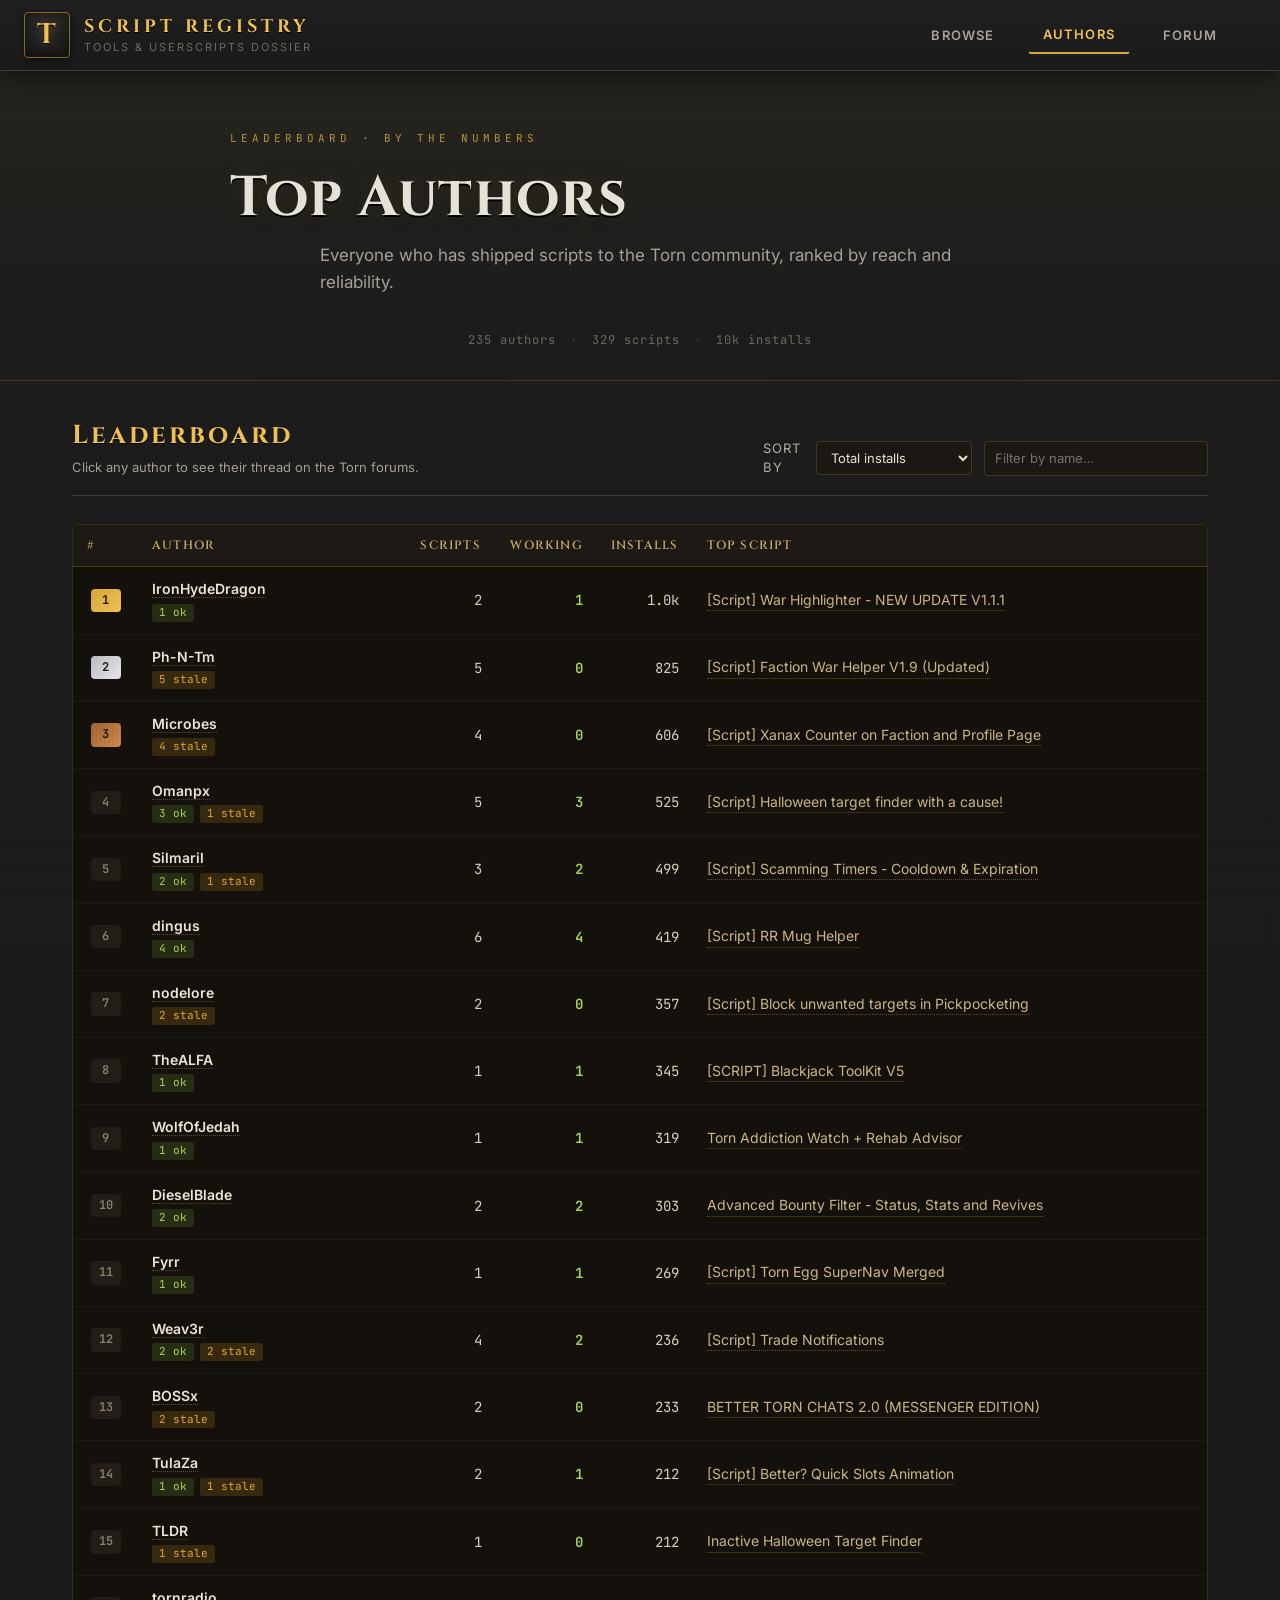
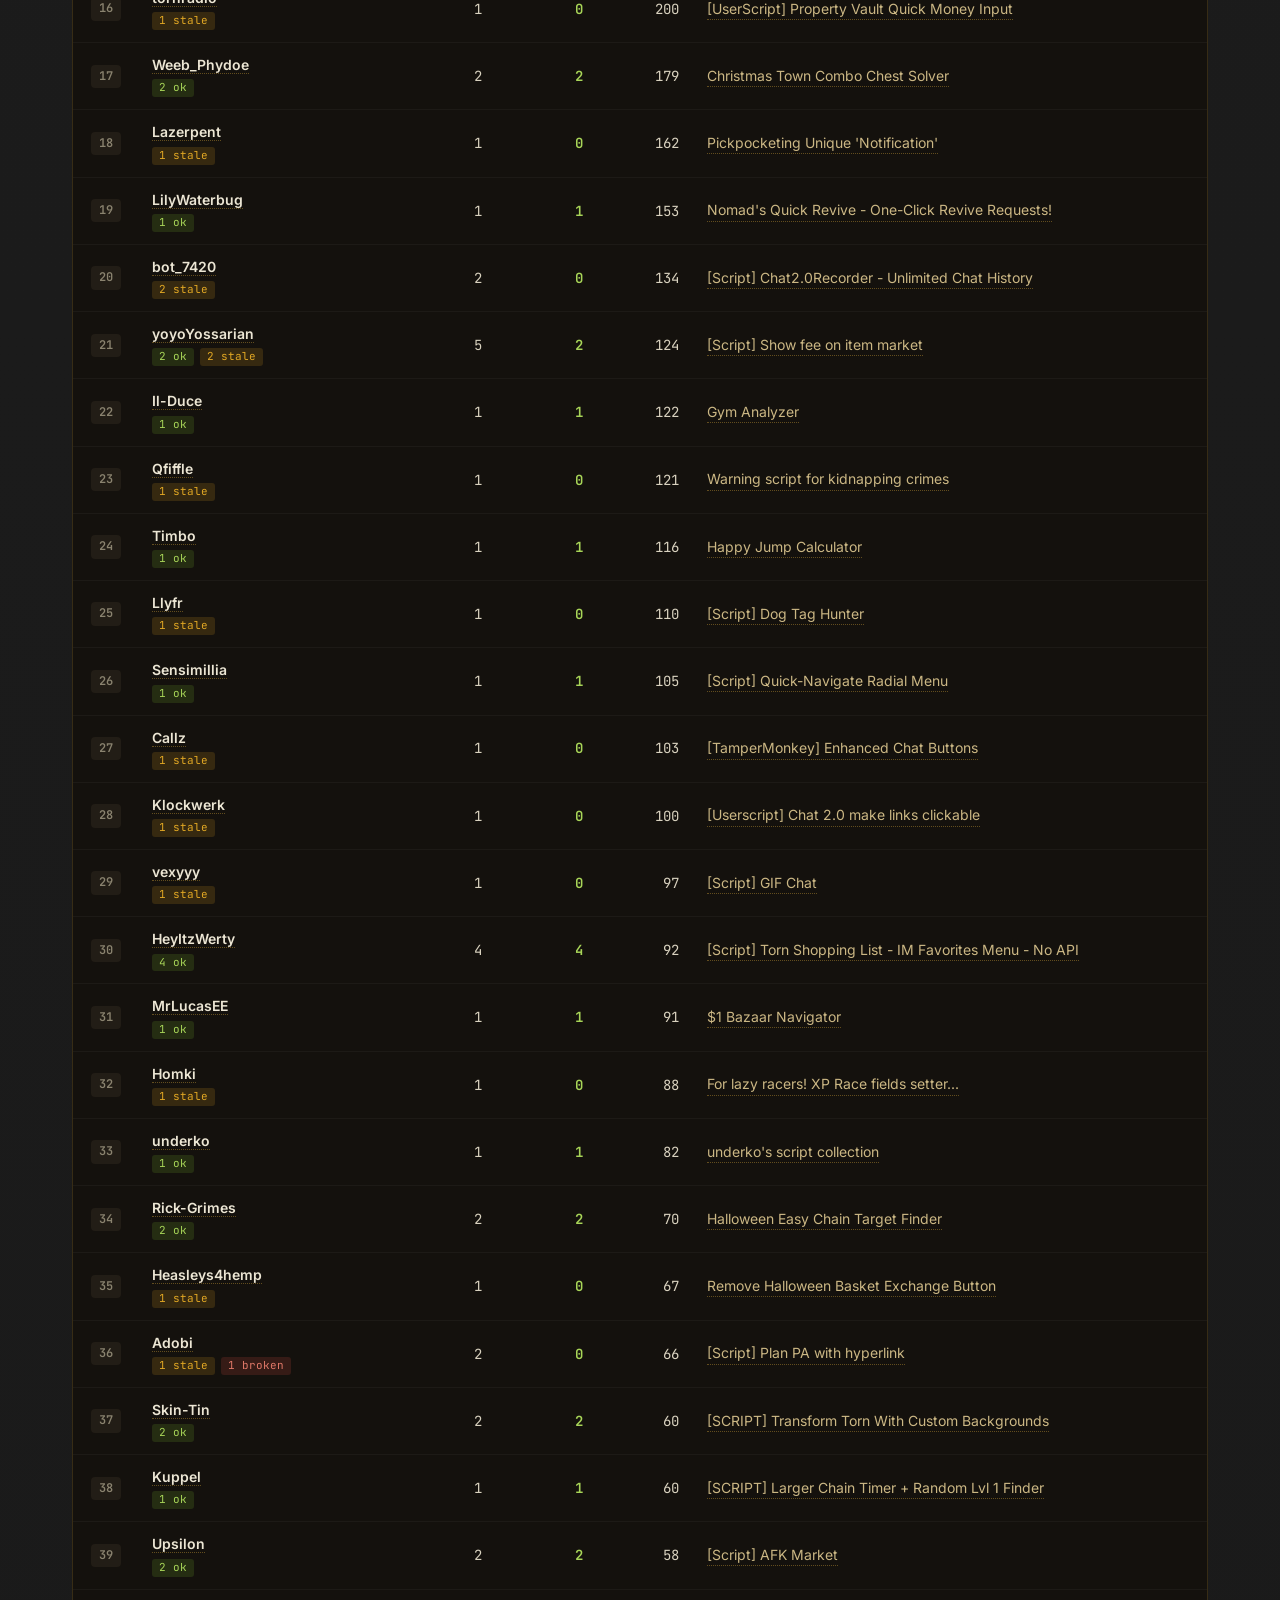
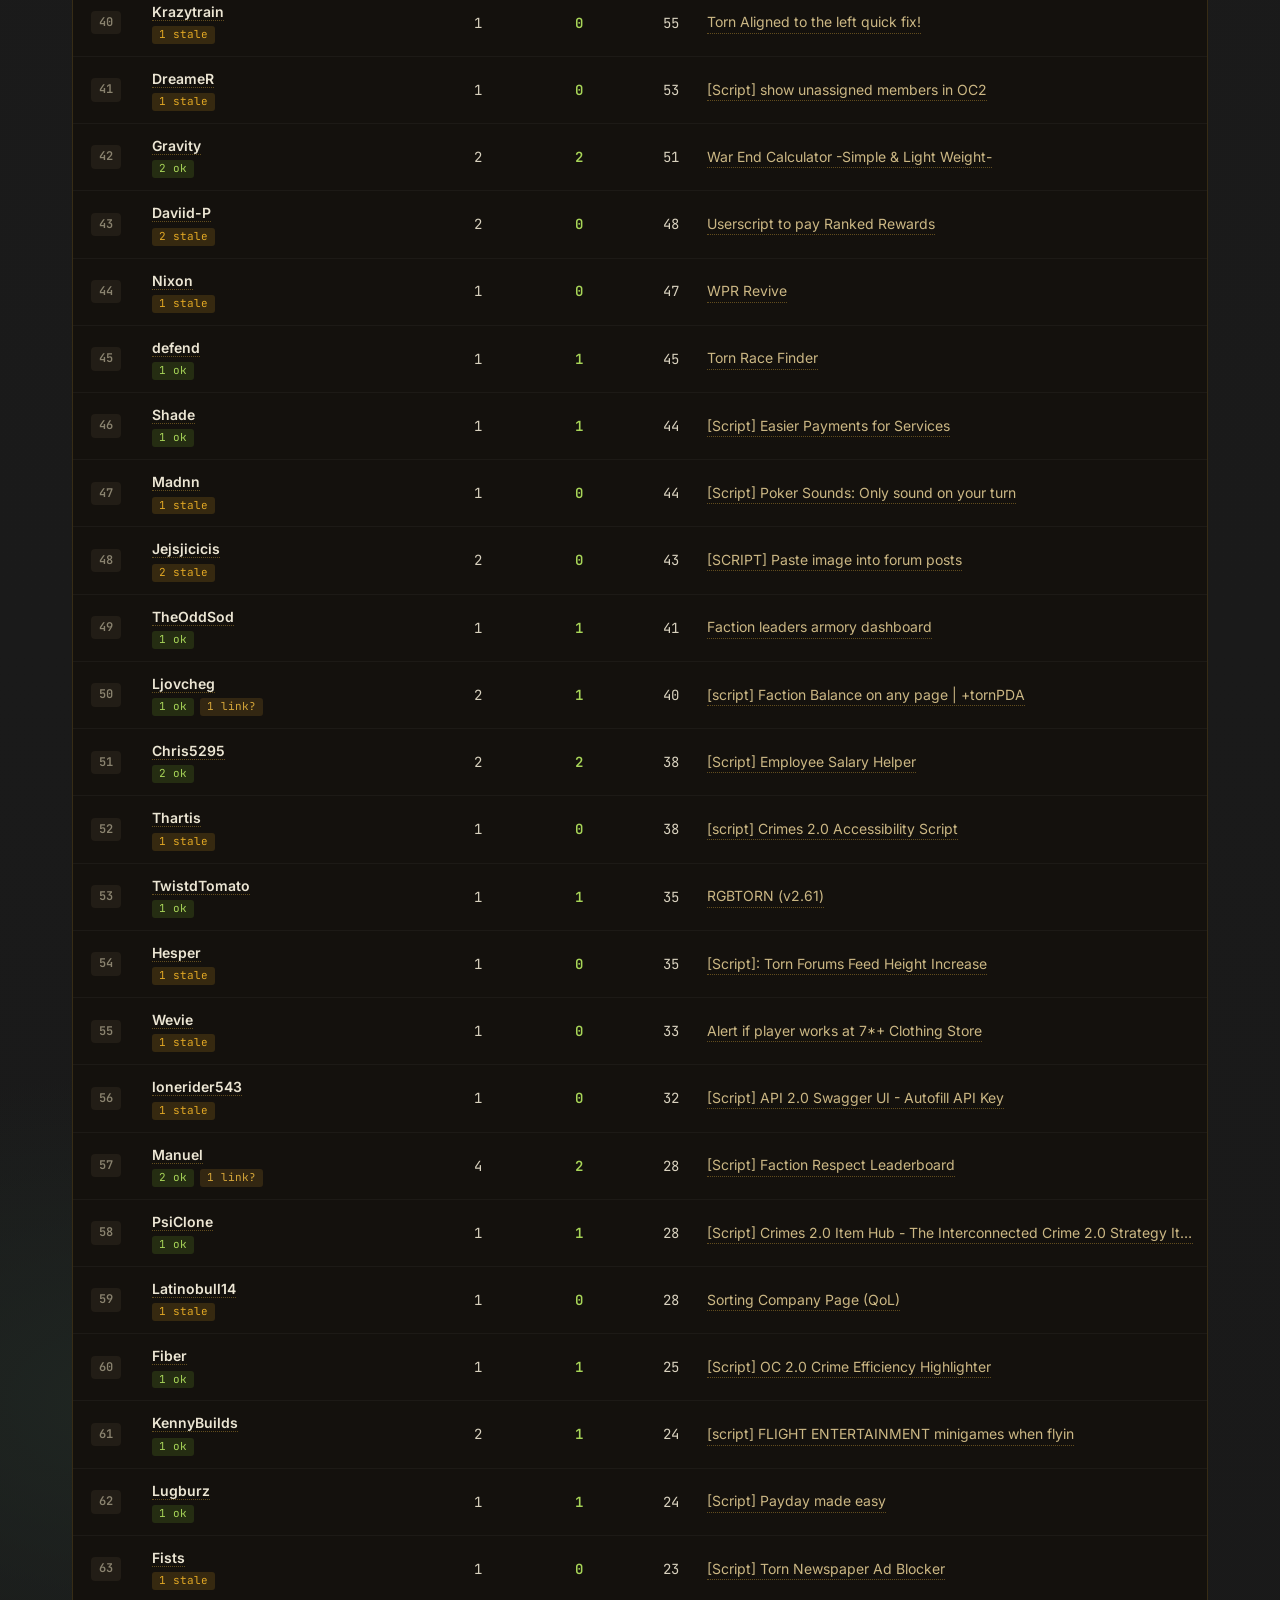
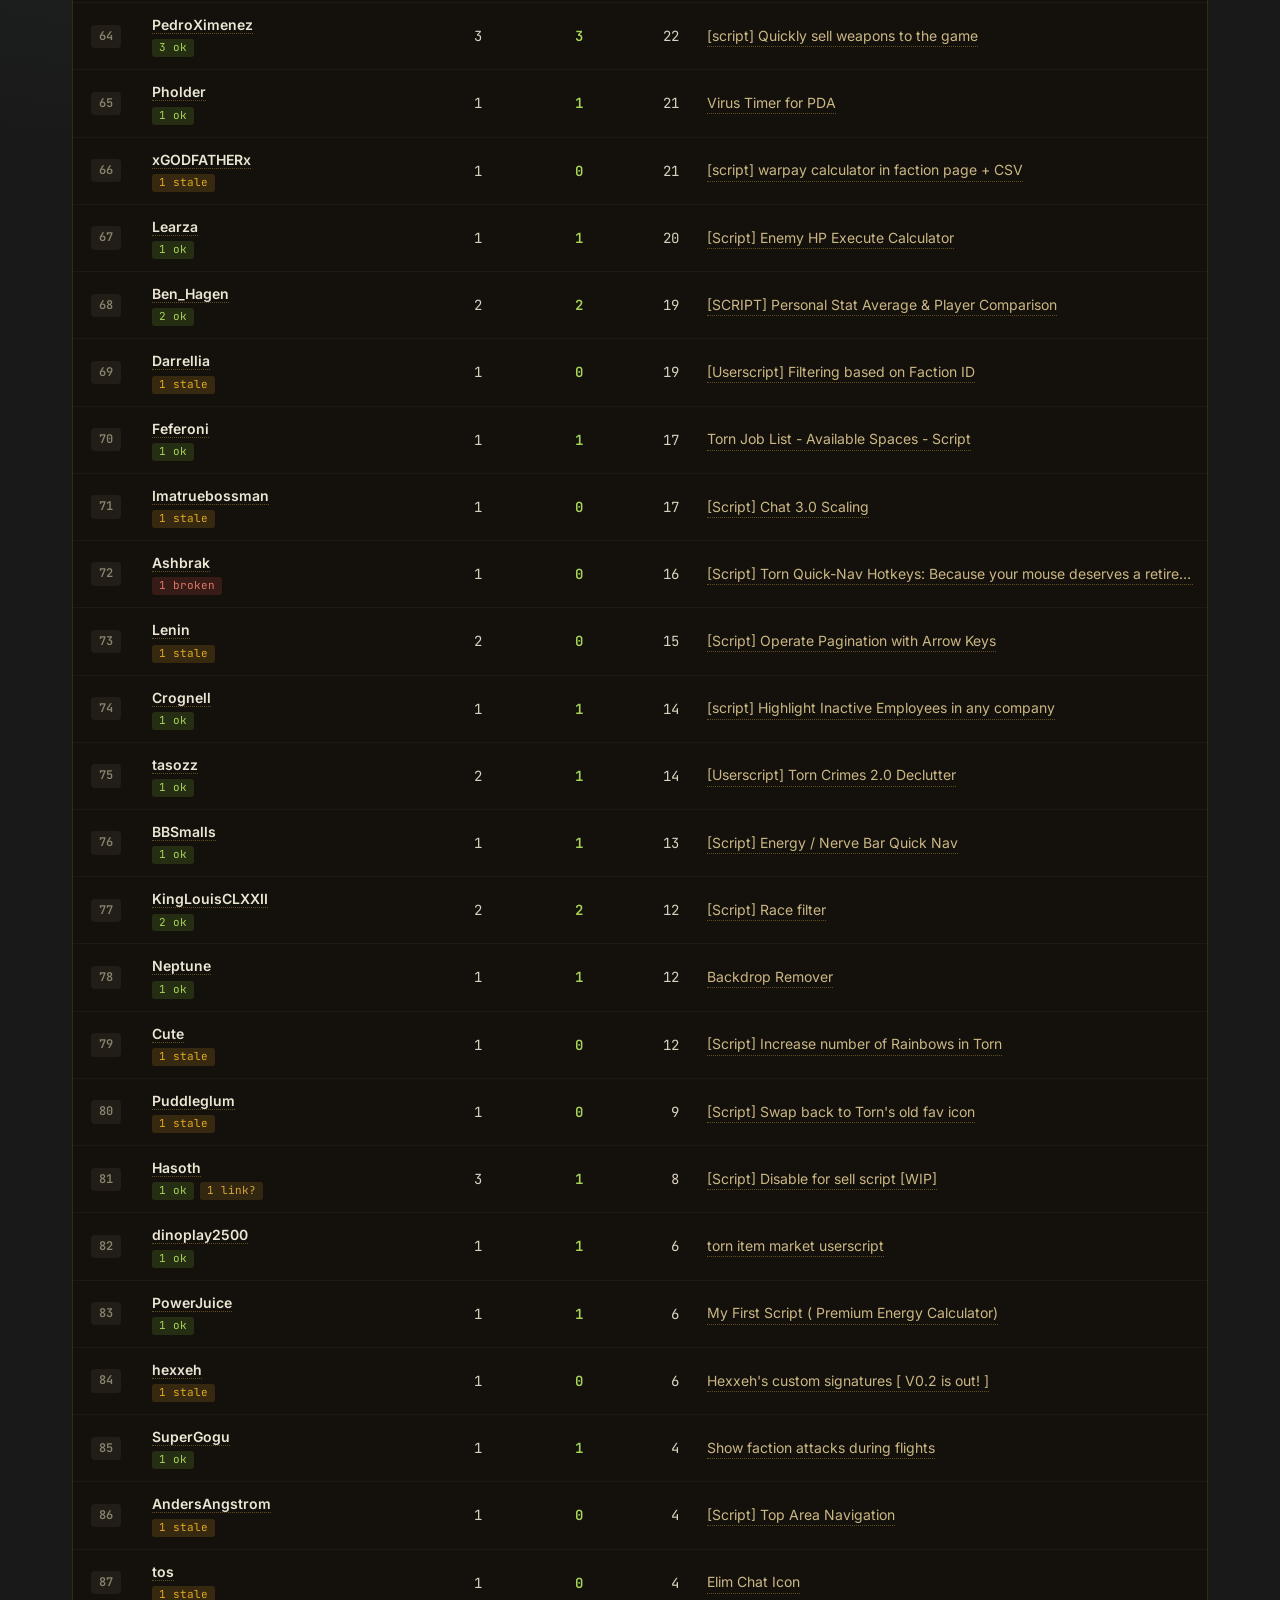
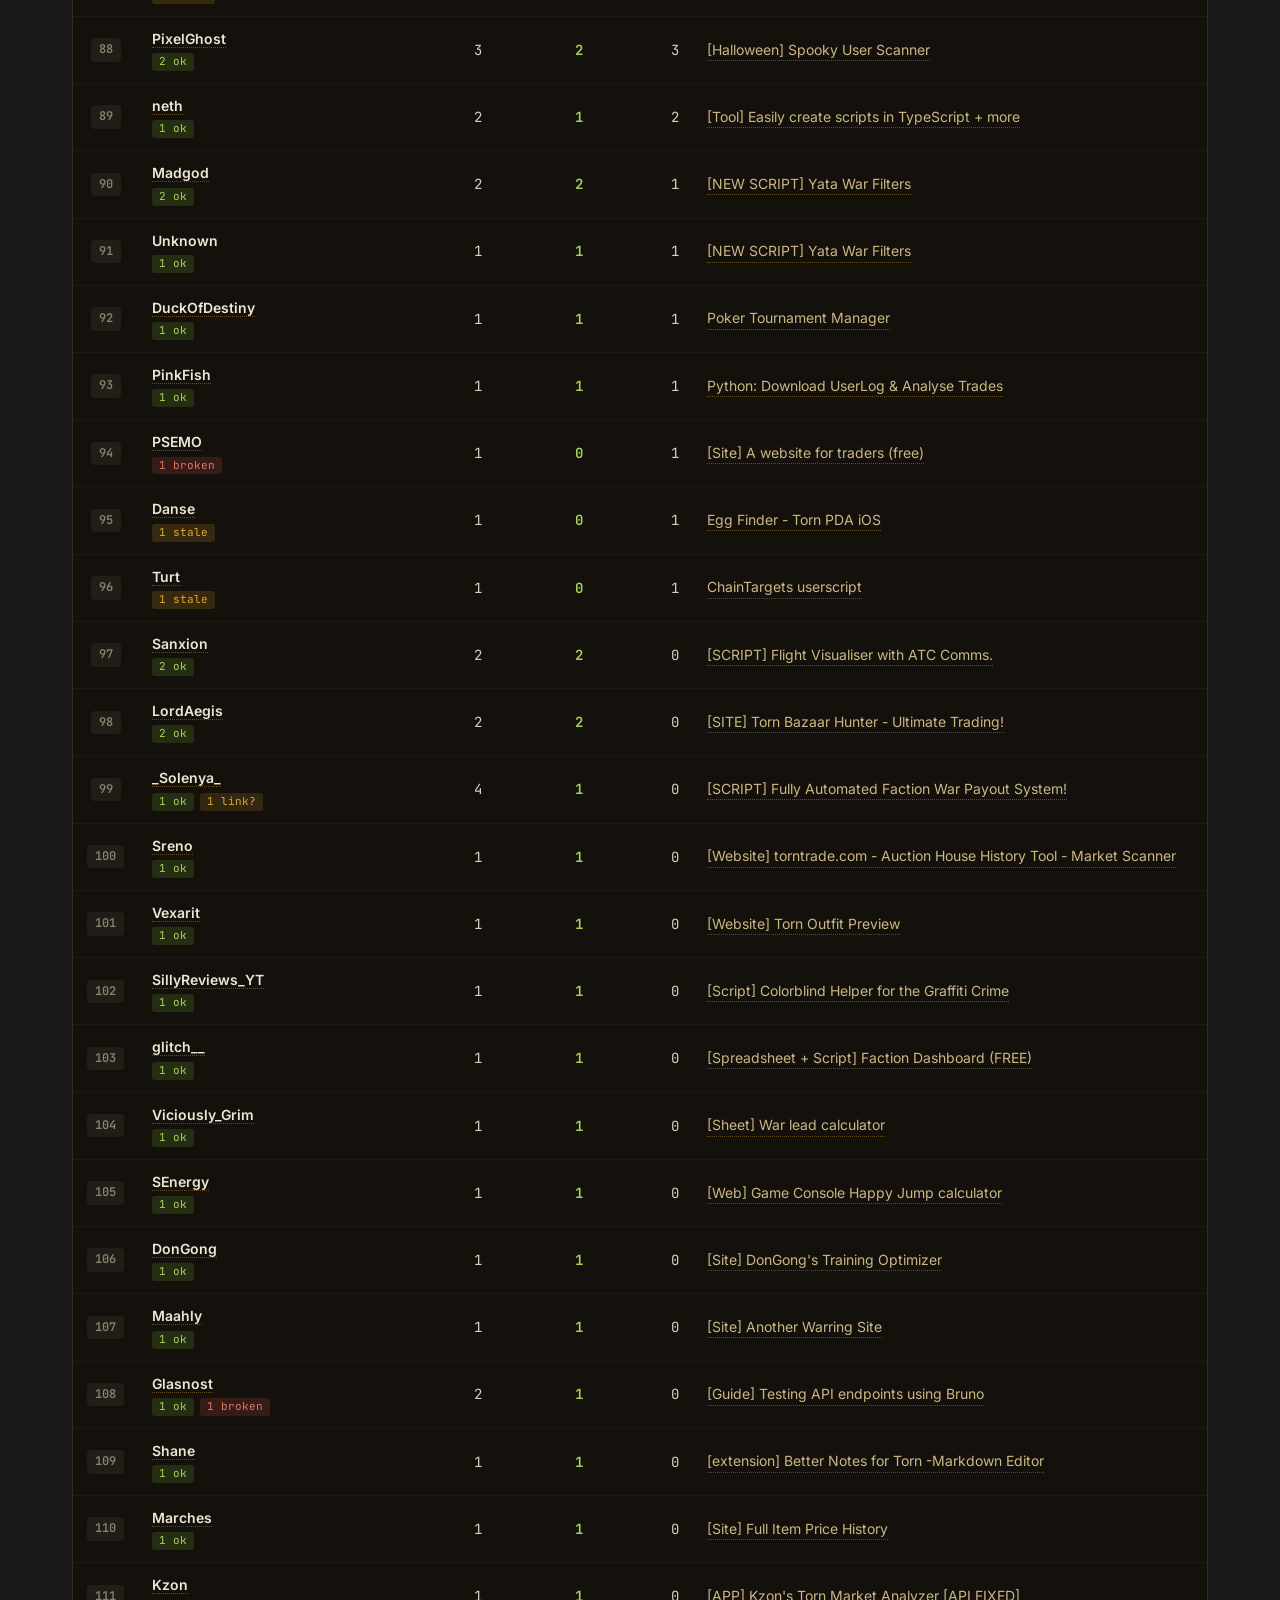
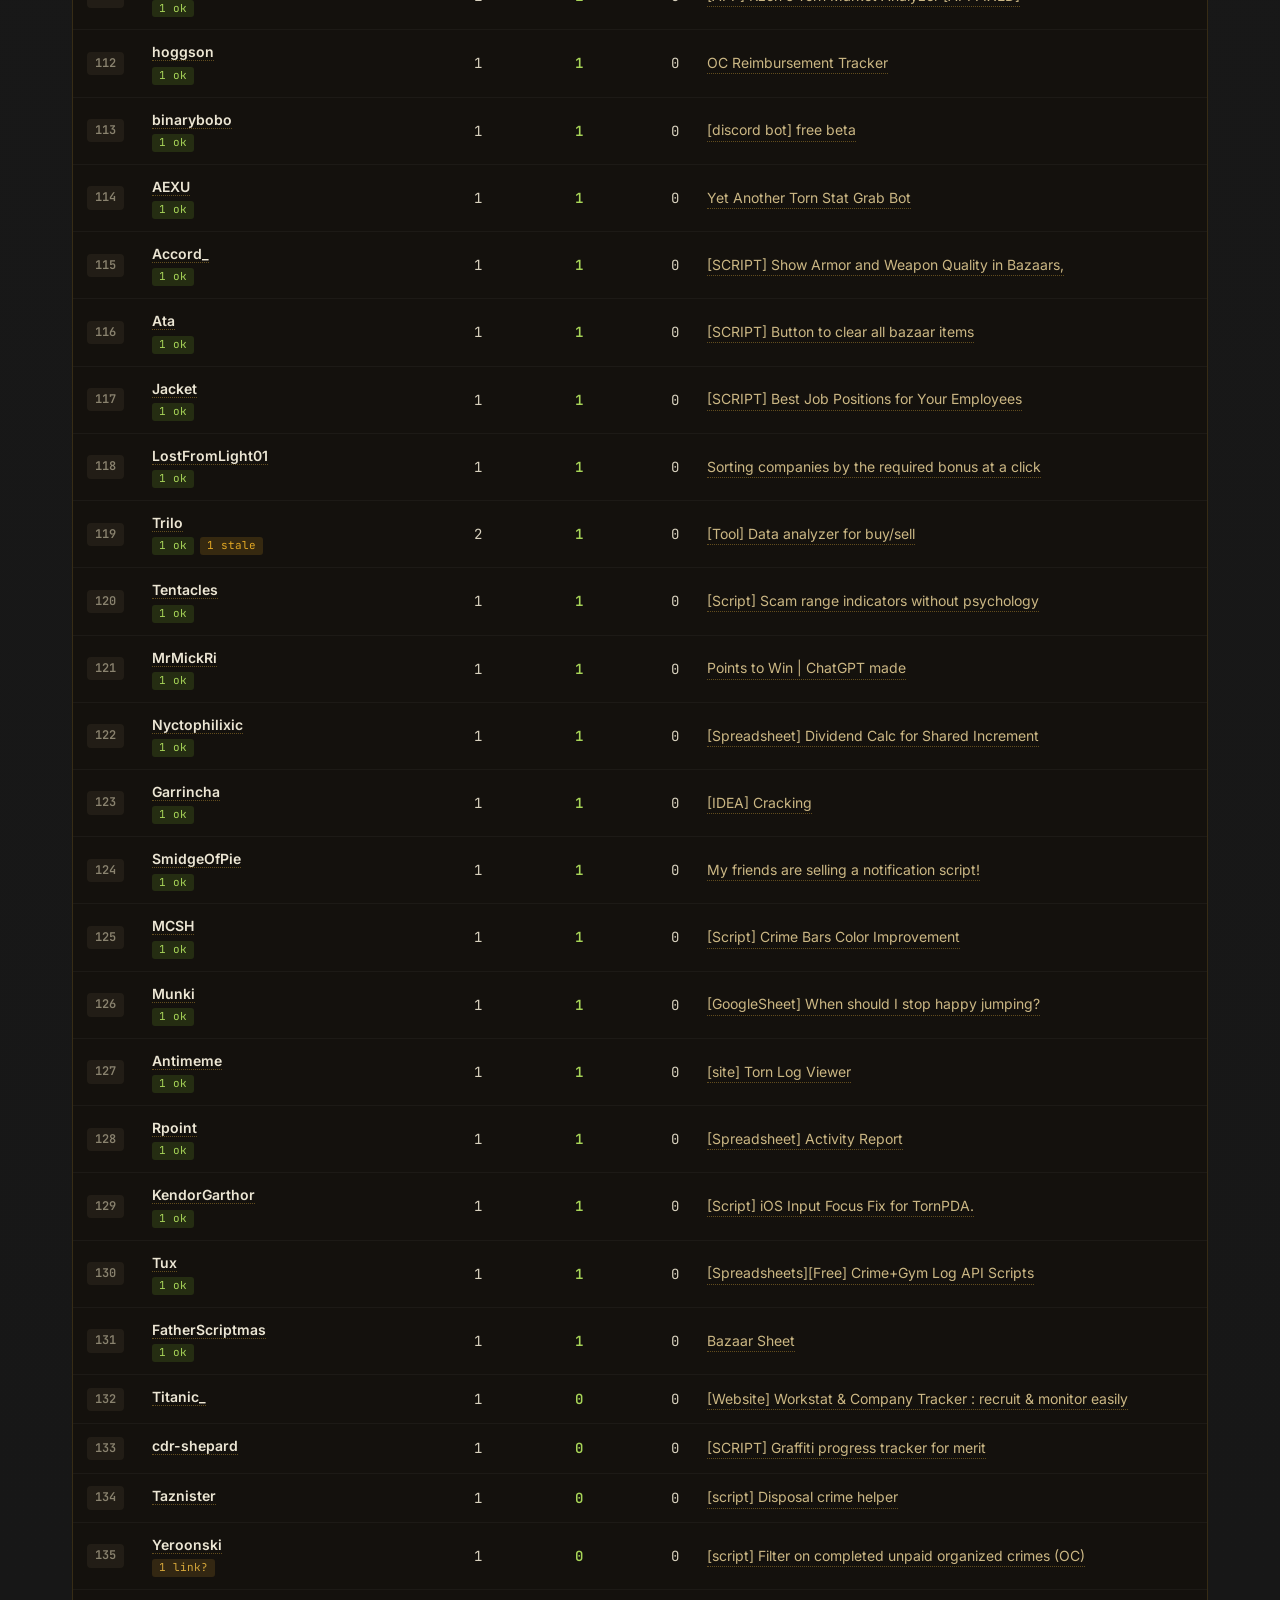
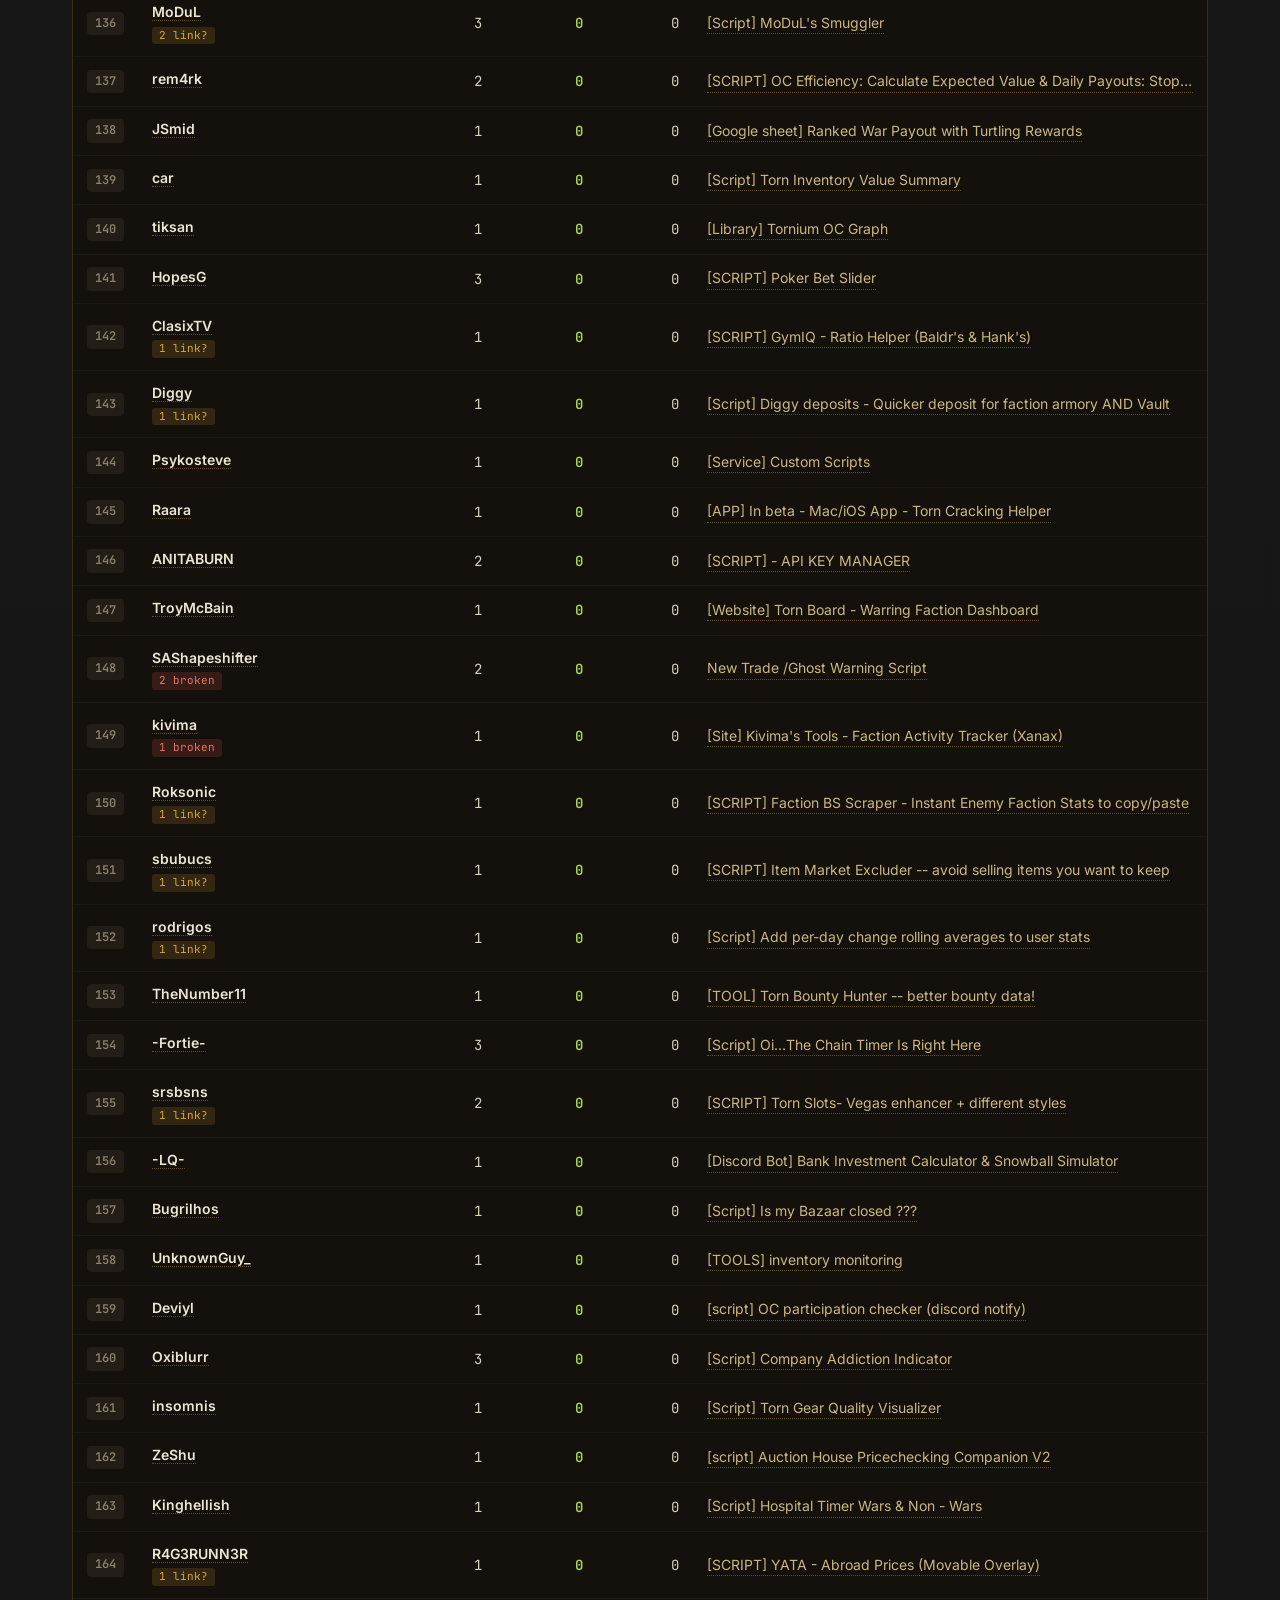
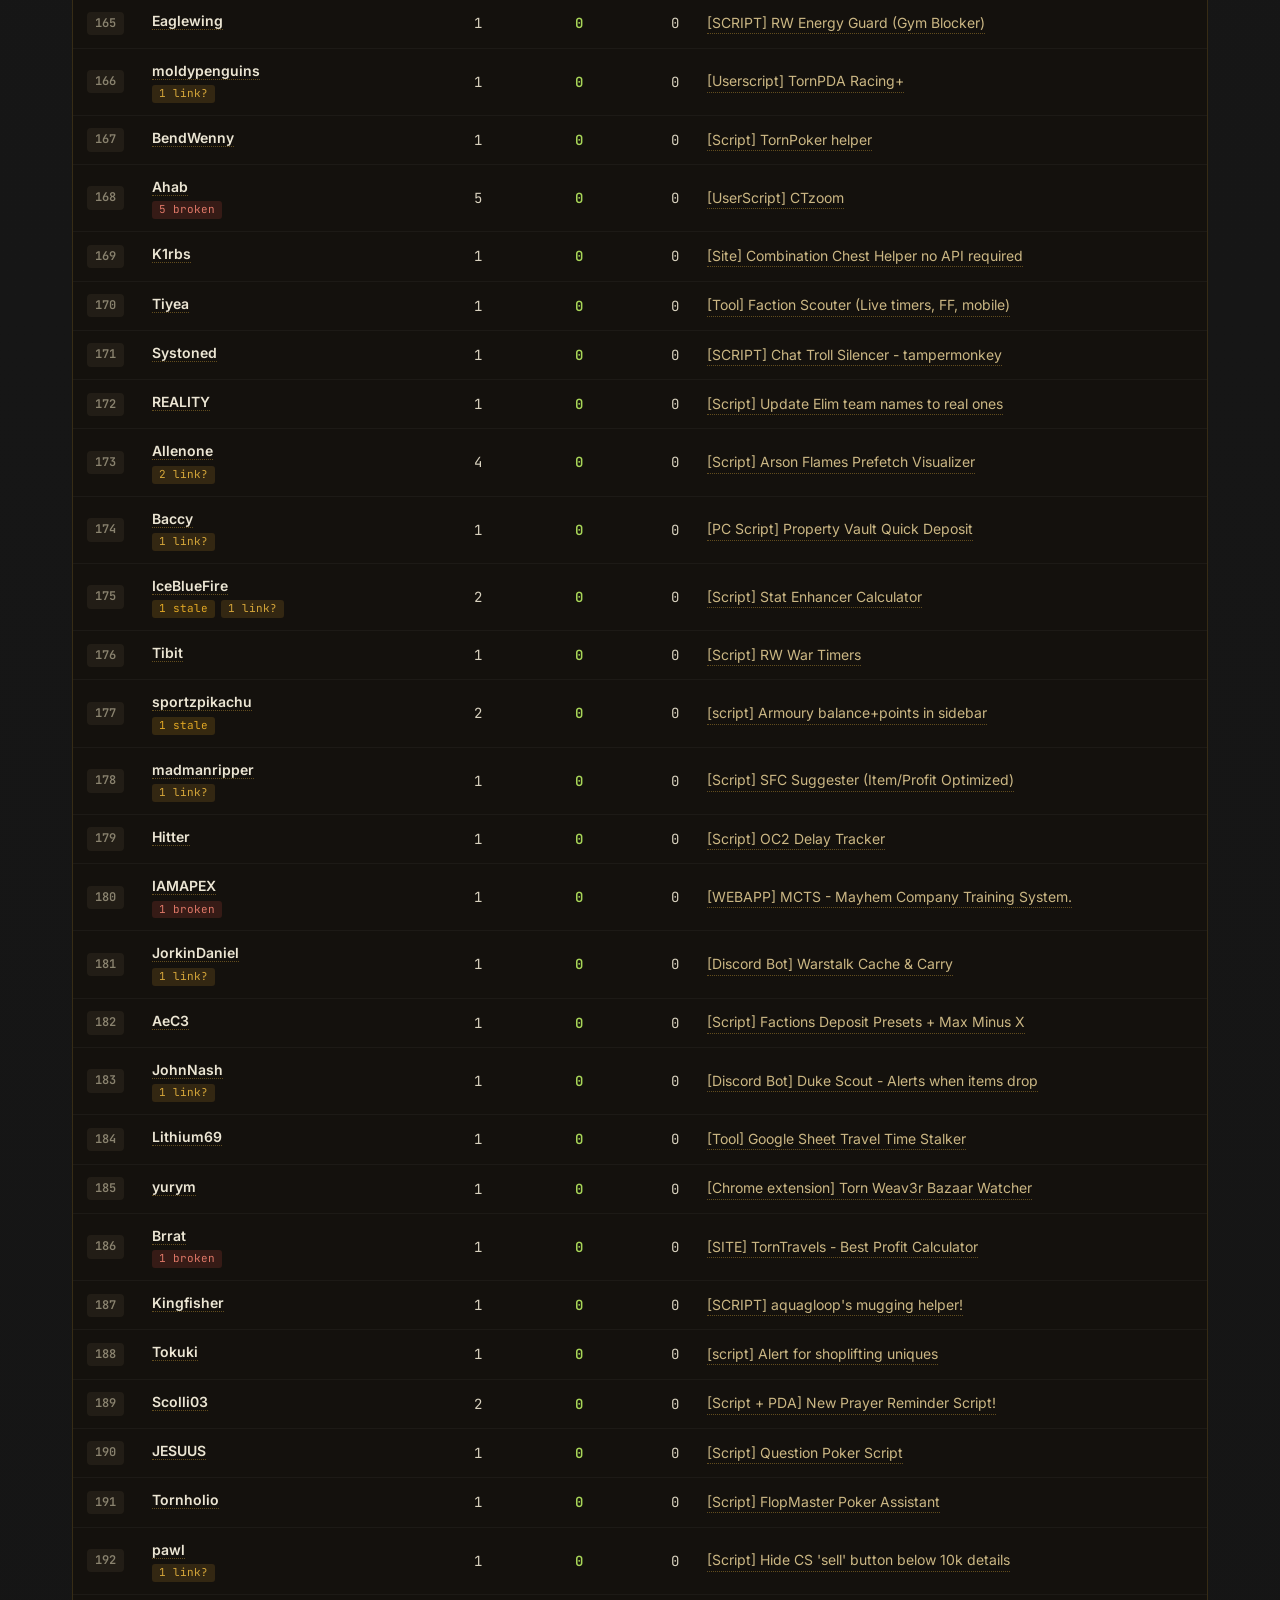
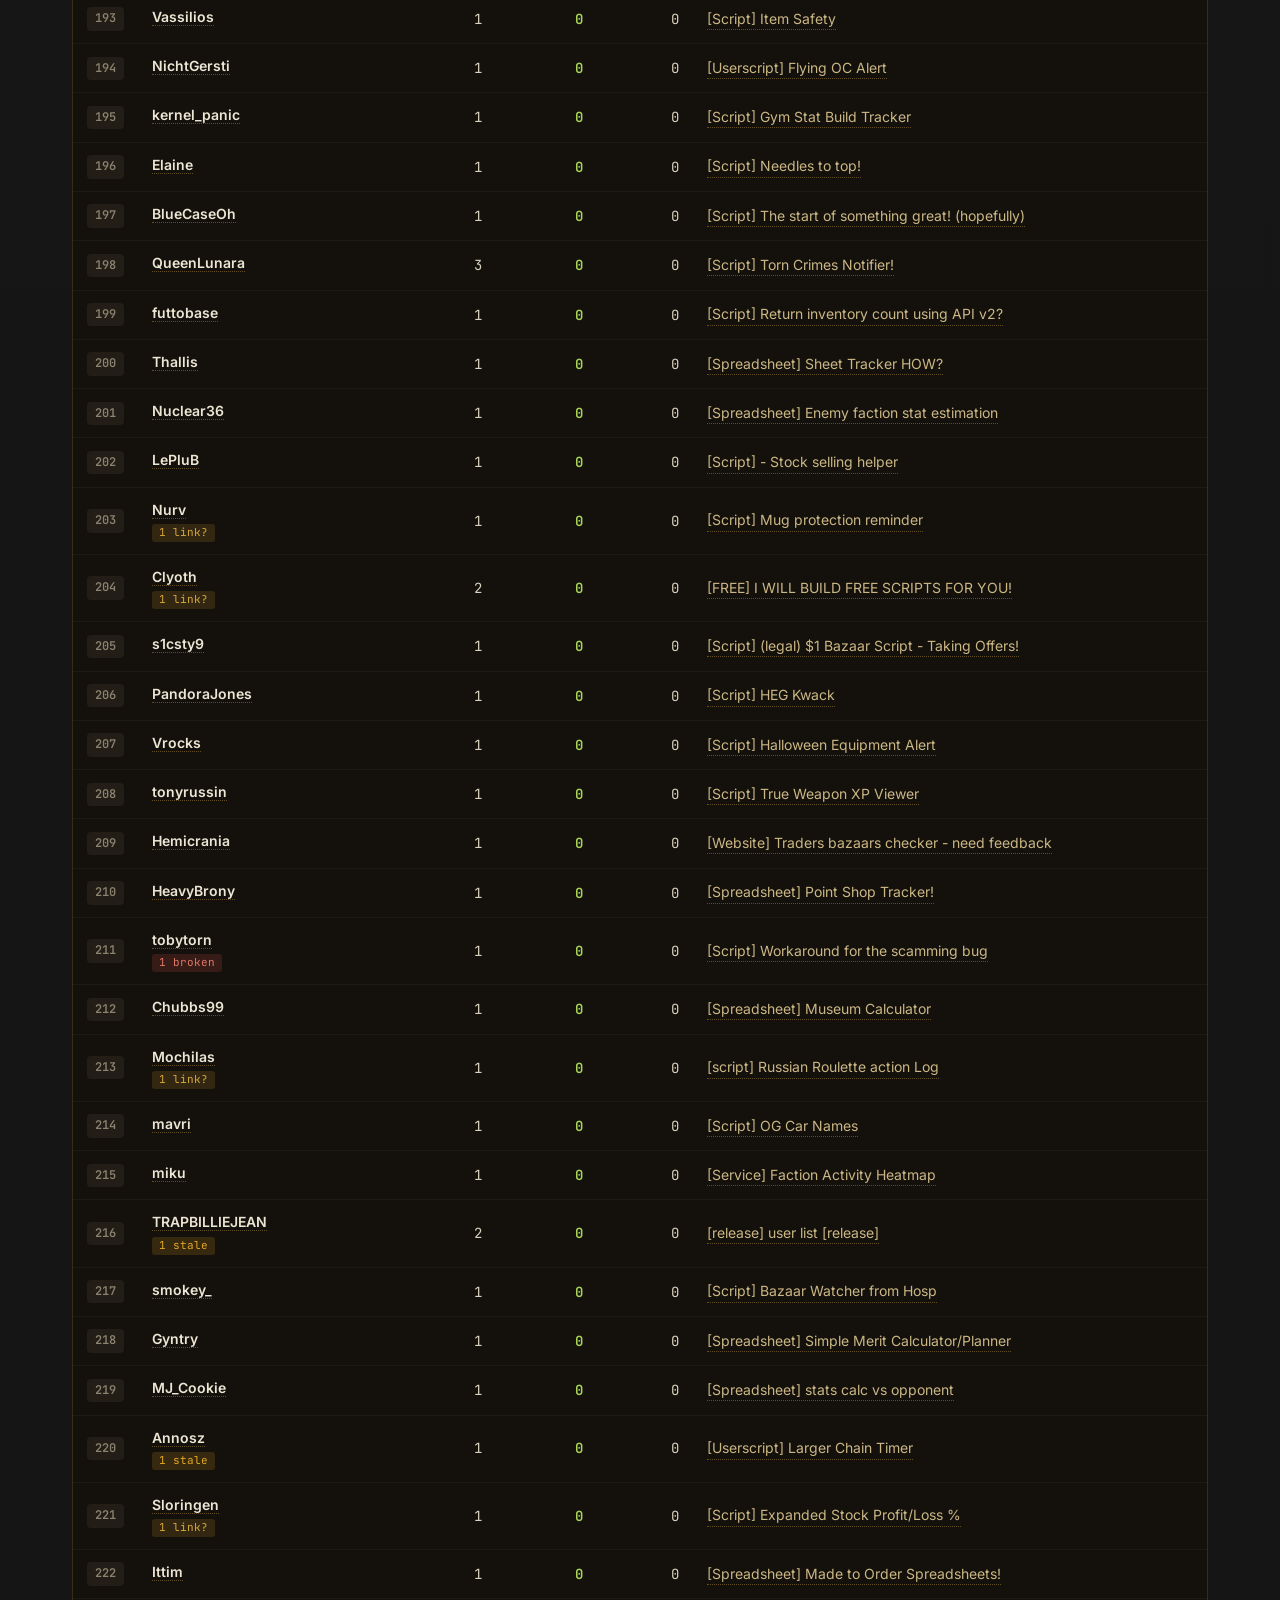
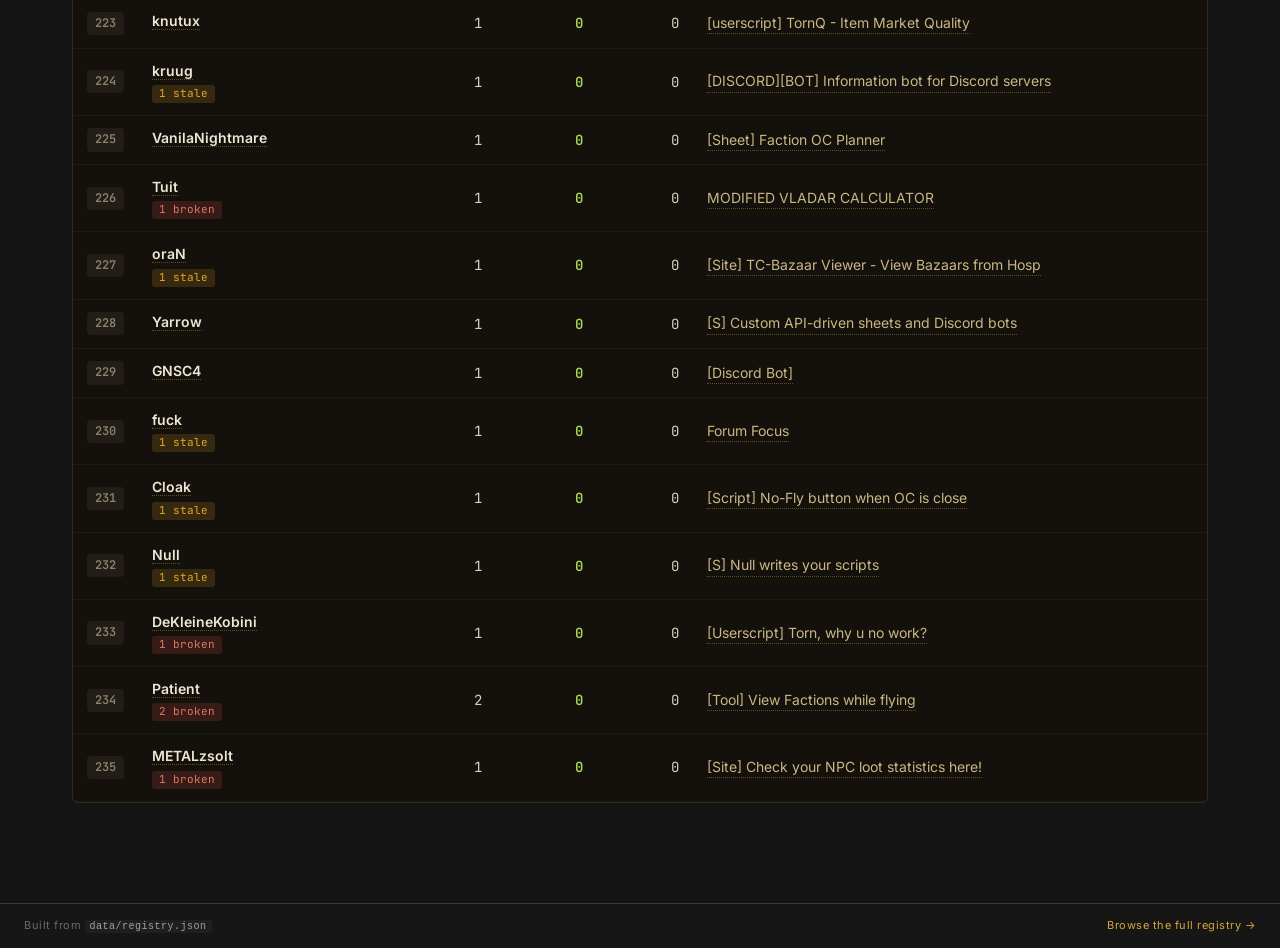
==== commit 68ee18a1: "Removed score from author leaderboard as it was a SHIT system" ====
--- a/web/authors.html
+++ b/web/authors.html
@@ -33,7 +33,6 @@
       <h2 class="hero-headline">Top Authors</h2>
       <p class="hero-tagline">
         Everyone who has shipped scripts to the Torn community, ranked by reach and reliability.
-        Score blends working-script count with total installs.
       </p>
       <div class="hero-substats">
         <span id="authCount">— authors</span>
@@ -55,10 +54,9 @@
         <label class="auth-sort">
           Sort by
           <select id="sortBy">
-            <option value="score" selected>Score</option>
+            <option value="installs" selected>Total installs</option>
             <option value="working">Working scripts</option>
             <option value="scripts">Total scripts</option>
-            <option value="installs">Total installs</option>
             <option value="name">Name (A–Z)</option>
           </select>
         </label>
--- a/web/styles.css
+++ b/web/styles.css
@@ -140,7 +140,7 @@
   background: #1a1a1a;
   border: 1px solid var(--line);
   border-radius: 3px;
-  min-width: 88px;
+  min-width: 150px;
 }
 .rollup i {
   width: 8px; height: 8px; border-radius: 50%;
